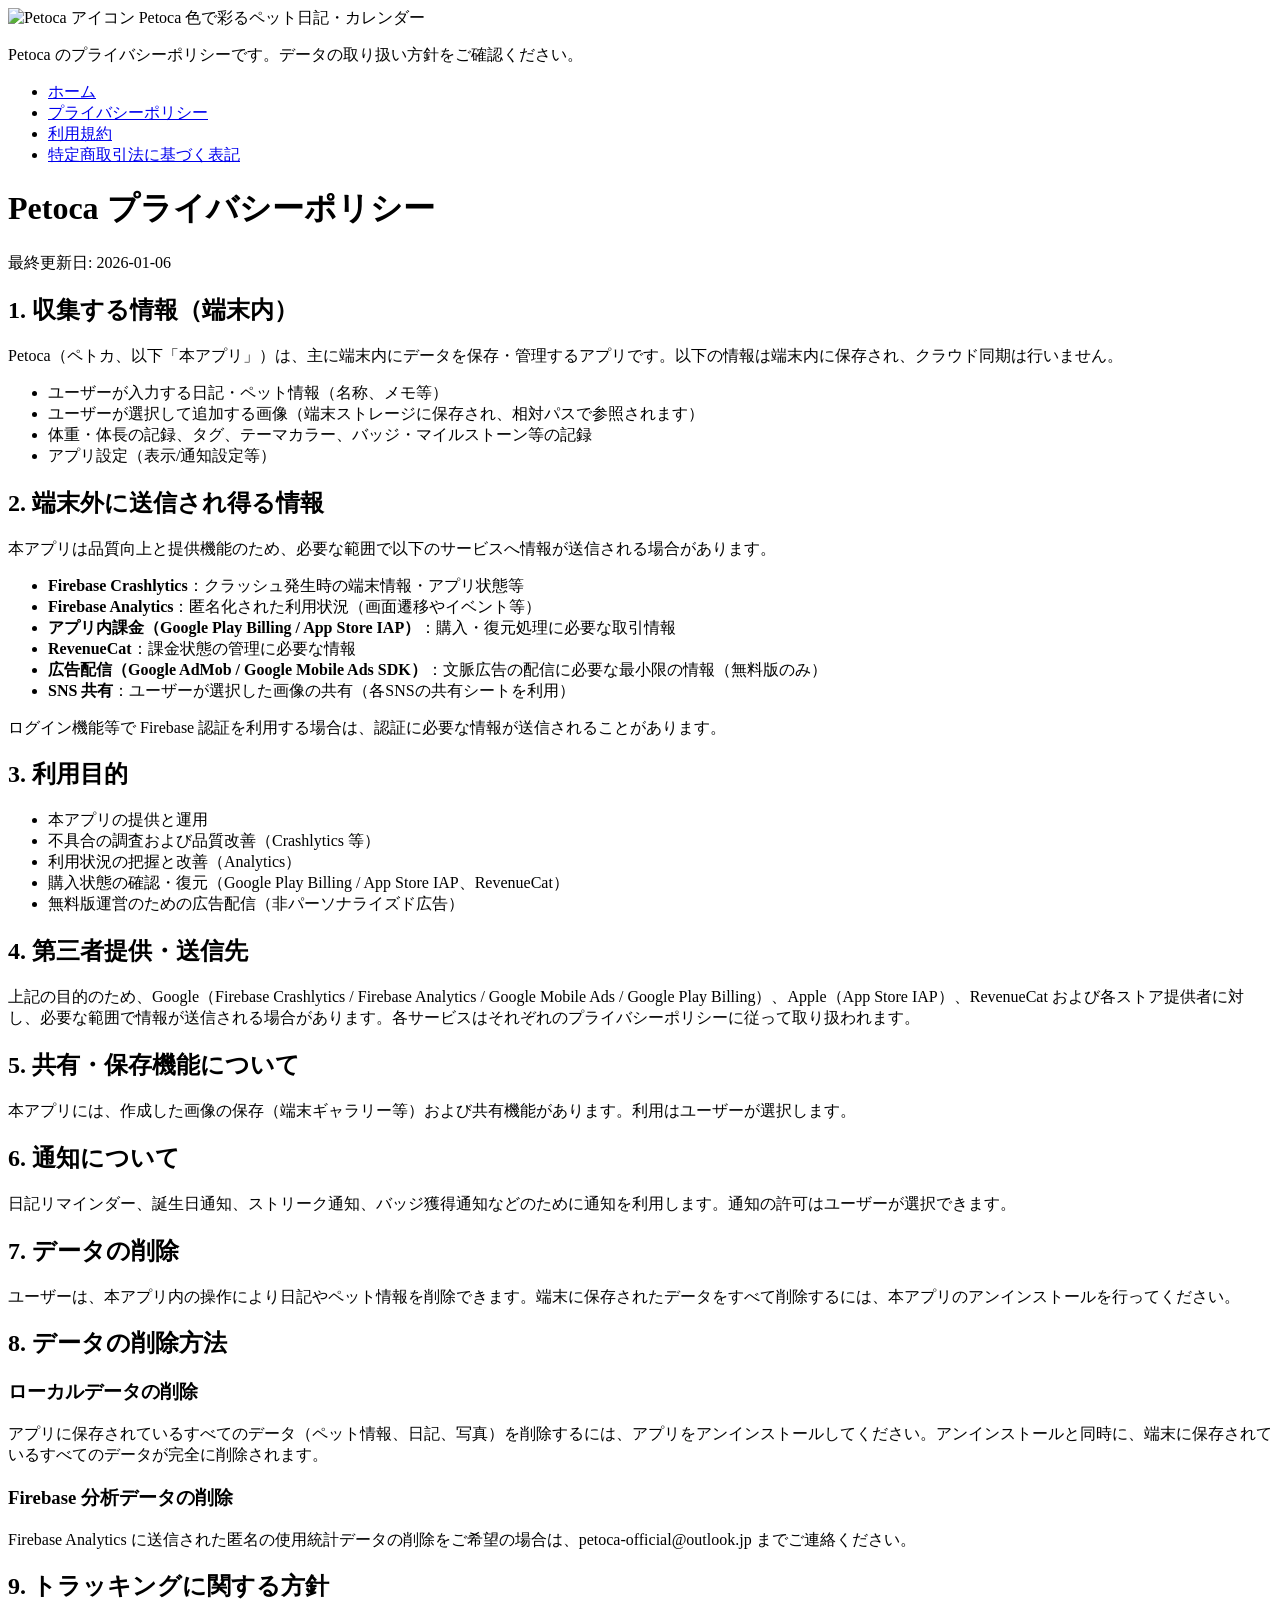
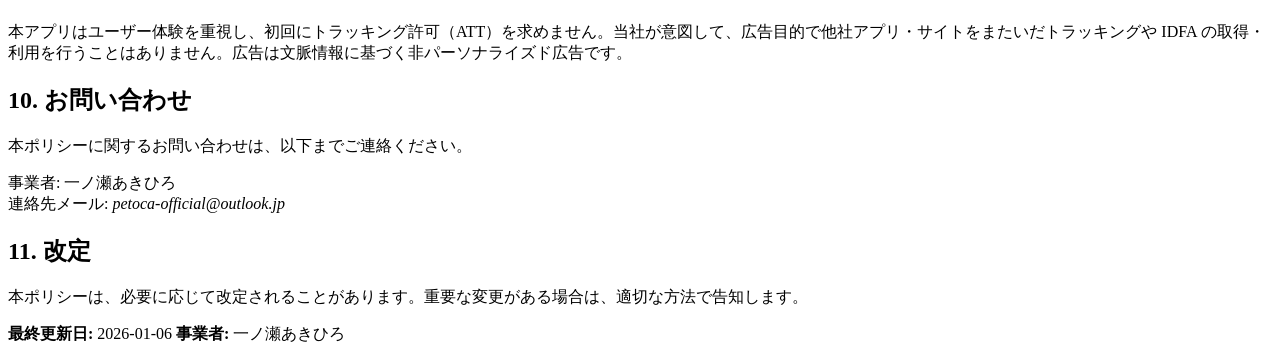
==== docs/privacy.html @ 5121564e "docs: align privacy and terms with current app features" ====
﻿<!doctype html>
<html lang="ja">

<head>
    <meta charset="utf-8" />
    <meta name="viewport" content="width=device-width,initial-scale=1" />
    <title>Petoca プライバシーポリシー</title>
    <link rel="stylesheet" href="./assets/style.css" />
</head>

<body>
    <div class="page">
        <header>
            <div class="brand">
                <img src="./assets/petoca-icon.png" alt="Petoca アイコン" />
                <span class="title">Petoca</span>
                <span class="subtitle">色で彩るペット日記・カレンダー</span>
            </div>
            <p class="lead">Petoca のプライバシーポリシーです。データの取り扱い方針をご確認ください。</p>
        </header>

        <nav>
            <ul>
                <li><a href="./index.html">ホーム</a></li>
                <li><a class="active" href="./privacy.html">プライバシーポリシー</a></li>
                <li><a href="./terms.html">利用規約</a></li>
                <li><a href="./tokusho.html">特定商取引法に基づく表記</a></li>
            </ul>
        </nav>

        <main>
            <h1>Petoca プライバシーポリシー</h1>
            <p class="lead">最終更新日: 2026-01-06</p>

            <section>
                <h2>1. 収集する情報（端末内）</h2>
                <p>Petoca（ペトカ、以下「本アプリ」）は、主に端末内にデータを保存・管理するアプリです。以下の情報は端末内に保存され、クラウド同期は行いません。</p>
                <ul>
                    <li>ユーザーが入力する日記・ペット情報（名称、メモ等）</li>
                    <li>ユーザーが選択して追加する画像（端末ストレージに保存され、相対パスで参照されます）</li>
                    <li>体重・体長の記録、タグ、テーマカラー、バッジ・マイルストーン等の記録</li>
                    <li>アプリ設定（表示/通知設定等）</li>
                </ul>
            </section>

            <section>
                <h2>2. 端末外に送信され得る情報</h2>
                <p>本アプリは品質向上と提供機能のため、必要な範囲で以下のサービスへ情報が送信される場合があります。</p>
                <ul>
                    <li><strong>Firebase Crashlytics</strong>：クラッシュ発生時の端末情報・アプリ状態等</li>
                    <li><strong>Firebase Analytics</strong>：匿名化された利用状況（画面遷移やイベント等）</li>
                    <li><strong>アプリ内課金（Google Play Billing / App Store IAP）</strong>：購入・復元処理に必要な取引情報</li>
                    <li><strong>RevenueCat</strong>：課金状態の管理に必要な情報</li>
                    <li><strong>広告配信（Google AdMob / Google Mobile Ads SDK）</strong>：文脈広告の配信に必要な最小限の情報（無料版のみ）</li>
                    <li><strong>SNS 共有</strong>：ユーザーが選択した画像の共有（各SNSの共有シートを利用）</li>
                </ul>
                <p>ログイン機能等で Firebase 認証を利用する場合は、認証に必要な情報が送信されることがあります。</p>
            </section>

            <section>
                <h2>3. 利用目的</h2>
                <ul>
                    <li>本アプリの提供と運用</li>
                    <li>不具合の調査および品質改善（Crashlytics 等）</li>
                    <li>利用状況の把握と改善（Analytics）</li>
                    <li>購入状態の確認・復元（Google Play Billing / App Store IAP、RevenueCat）</li>
                    <li>無料版運営のための広告配信（非パーソナライズド広告）</li>
                </ul>
            </section>

            <section>
                <h2>4. 第三者提供・送信先</h2>
                <p>上記の目的のため、Google（Firebase Crashlytics / Firebase Analytics / Google Mobile Ads / Google Play Billing）、Apple（App Store IAP）、RevenueCat および各ストア提供者に対し、必要な範囲で情報が送信される場合があります。各サービスはそれぞれのプライバシーポリシーに従って取り扱われます。</p>
            </section>

            <section>
                <h2>5. 共有・保存機能について</h2>
                <p>本アプリには、作成した画像の保存（端末ギャラリー等）および共有機能があります。利用はユーザーが選択します。</p>
            </section>

            <section>
                <h2>6. 通知について</h2>
                <p>日記リマインダー、誕生日通知、ストリーク通知、バッジ獲得通知などのために通知を利用します。通知の許可はユーザーが選択できます。</p>
            </section>

            <section>
                <h2>7. データの削除</h2>
                <p>ユーザーは、本アプリ内の操作により日記やペット情報を削除できます。端末に保存されたデータをすべて削除するには、本アプリのアンインストールを行ってください。</p>
            </section>

            <section>
                <h2>8. データの削除方法</h2>
                <h3>ローカルデータの削除</h3>
                <p>アプリに保存されているすべてのデータ（ペット情報、日記、写真）を削除するには、アプリをアンインストールしてください。アンインストールと同時に、端末に保存されているすべてのデータが完全に削除されます。</p>
                <h3>Firebase 分析データの削除</h3>
                <p>Firebase Analytics に送信された匿名の使用統計データの削除をご希望の場合は、petoca-official@outlook.jp までご連絡ください。</p>
            </section>

            <section>
                <h2>9. トラッキングに関する方針</h2>
                <p>本アプリはユーザー体験を重視し、初回にトラッキング許可（ATT）を求めません。当社が意図して、広告目的で他社アプリ・サイトをまたいだトラッキングや IDFA の取得・利用を行うことはありません。広告は文脈情報に基づく非パーソナライズド広告です。</p>
            </section>

            <section>
                <h2>10. お問い合わせ</h2>
                <p>本ポリシーに関するお問い合わせは、以下までご連絡ください。</p>
                <p>
                    事業者: 一ノ瀬あきひろ<br />
                    連絡先メール: <em>petoca-official@outlook.jp</em>
                </p>
            </section>

            <section>
                <h2>11. 改定</h2>
                <p>本ポリシーは、必要に応じて改定されることがあります。重要な変更がある場合は、適切な方法で告知します。</p>
            </section>
        </main>

        <footer>
            <div class="meta">
                <span><strong>最終更新日:</strong> 2026-01-06</span>
                <span><strong>事業者:</strong> 一ノ瀬あきひろ</span>
            </div>
        </footer>
    </div>
</body>

</html>
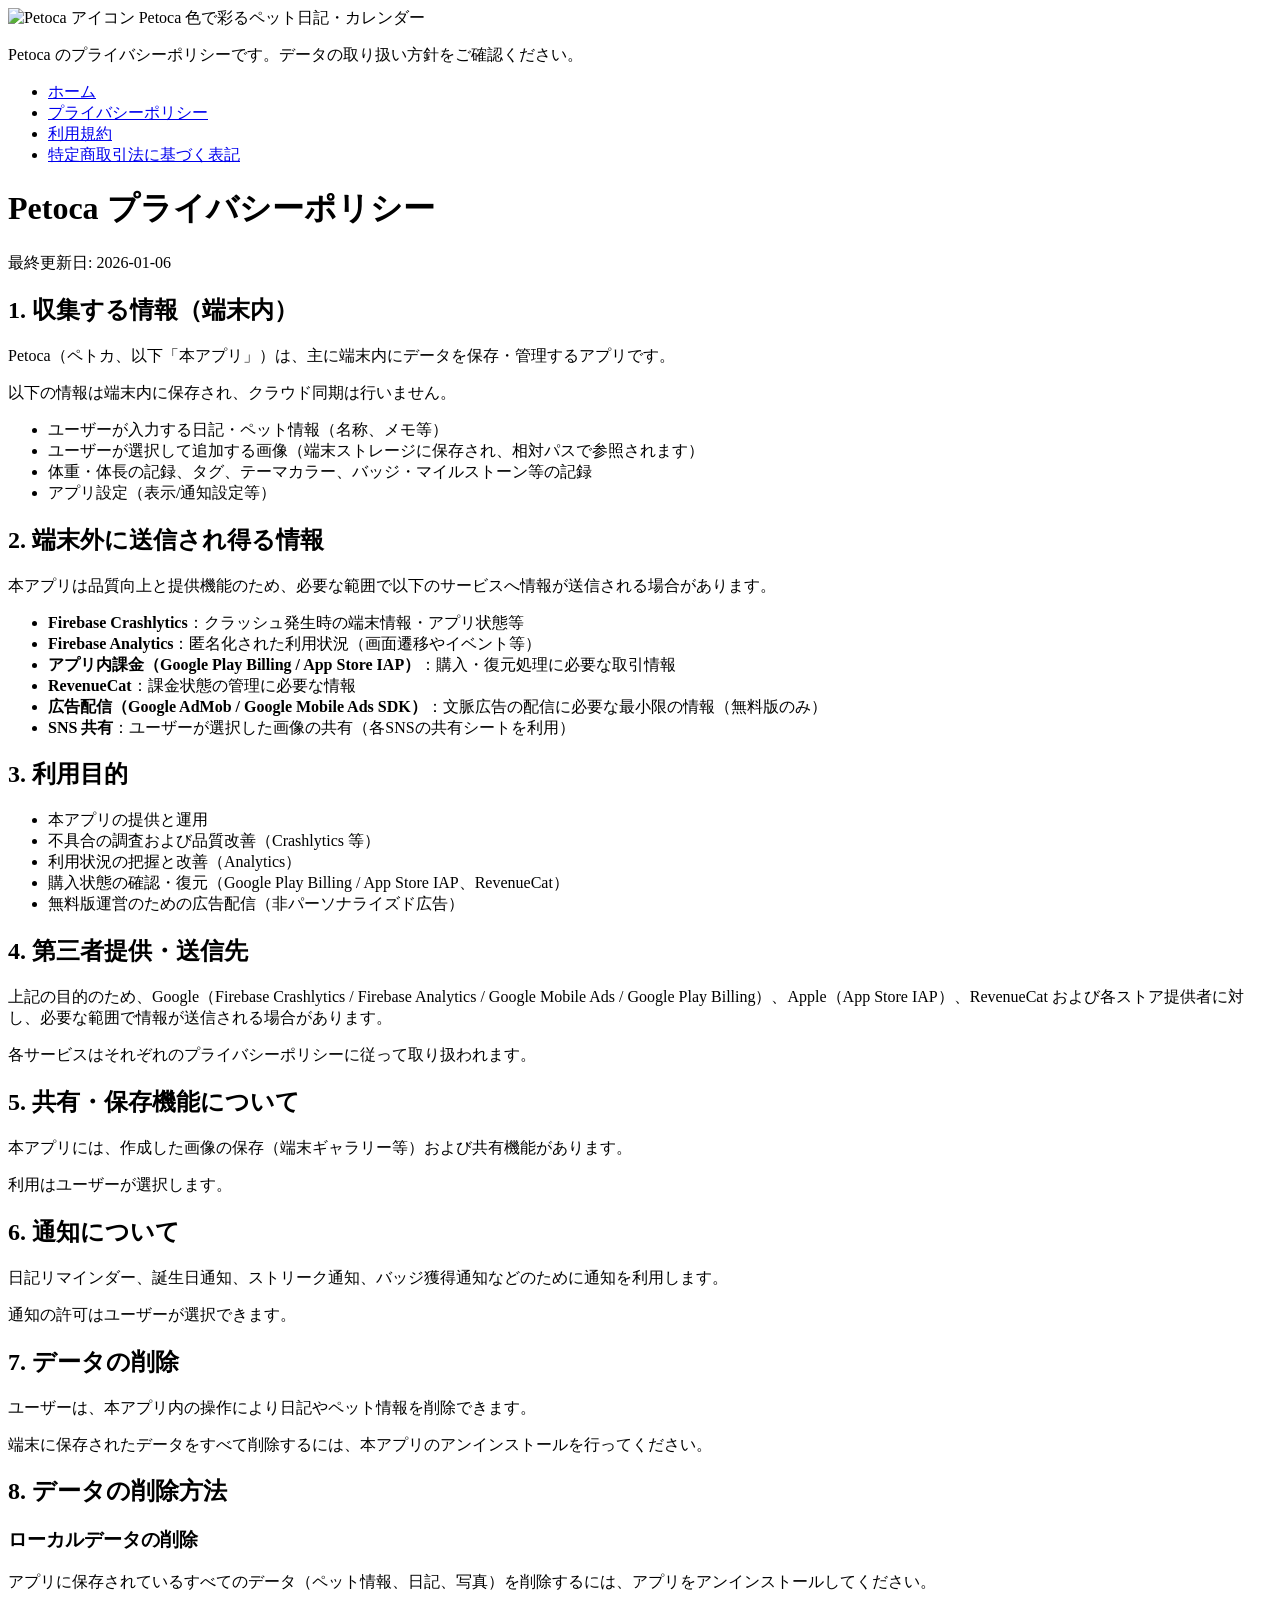
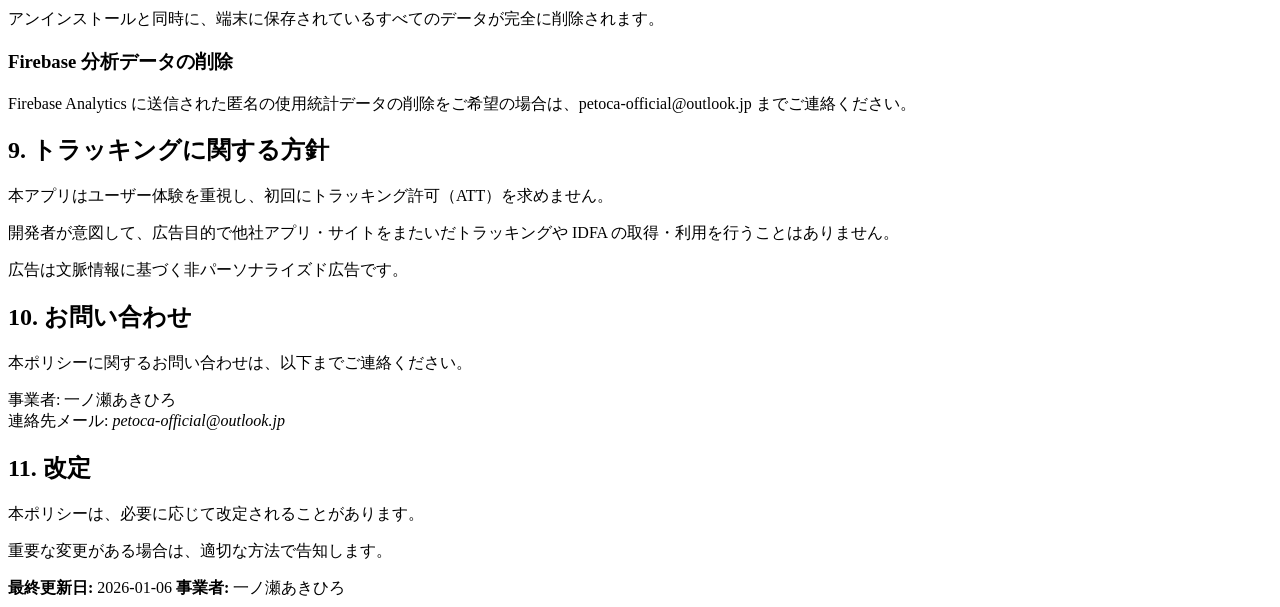
==== commit 982efcbf: "docs: refine legal text and update contact details" ====
--- a/docs/privacy.html
+++ b/docs/privacy.html
@@ -34,7 +34,8 @@
 
             <section>
                 <h2>1. 収集する情報（端末内）</h2>
-                <p>Petoca（ペトカ、以下「本アプリ」）は、主に端末内にデータを保存・管理するアプリです。以下の情報は端末内に保存され、クラウド同期は行いません。</p>
+                <p>Petoca（ペトカ、以下「本アプリ」）は、主に端末内にデータを保存・管理するアプリです。</p>
+                <p>以下の情報は端末内に保存され、クラウド同期は行いません。</p>
                 <ul>
                     <li>ユーザーが入力する日記・ペット情報（名称、メモ等）</li>
                     <li>ユーザーが選択して追加する画像（端末ストレージに保存され、相対パスで参照されます）</li>
@@ -54,7 +55,6 @@
                     <li><strong>広告配信（Google AdMob / Google Mobile Ads SDK）</strong>：文脈広告の配信に必要な最小限の情報（無料版のみ）</li>
                     <li><strong>SNS 共有</strong>：ユーザーが選択した画像の共有（各SNSの共有シートを利用）</li>
                 </ul>
-                <p>ログイン機能等で Firebase 認証を利用する場合は、認証に必要な情報が送信されることがあります。</p>
             </section>
 
             <section>
@@ -70,35 +70,42 @@
 
             <section>
                 <h2>4. 第三者提供・送信先</h2>
-                <p>上記の目的のため、Google（Firebase Crashlytics / Firebase Analytics / Google Mobile Ads / Google Play Billing）、Apple（App Store IAP）、RevenueCat および各ストア提供者に対し、必要な範囲で情報が送信される場合があります。各サービスはそれぞれのプライバシーポリシーに従って取り扱われます。</p>
+                <p>上記の目的のため、Google（Firebase Crashlytics / Firebase Analytics / Google Mobile Ads / Google Play Billing）、Apple（App Store IAP）、RevenueCat および各ストア提供者に対し、必要な範囲で情報が送信される場合があります。</p>
+                <p>各サービスはそれぞれのプライバシーポリシーに従って取り扱われます。</p>
             </section>
 
             <section>
                 <h2>5. 共有・保存機能について</h2>
-                <p>本アプリには、作成した画像の保存（端末ギャラリー等）および共有機能があります。利用はユーザーが選択します。</p>
+                <p>本アプリには、作成した画像の保存（端末ギャラリー等）および共有機能があります。</p>
+                <p>利用はユーザーが選択します。</p>
             </section>
 
             <section>
                 <h2>6. 通知について</h2>
-                <p>日記リマインダー、誕生日通知、ストリーク通知、バッジ獲得通知などのために通知を利用します。通知の許可はユーザーが選択できます。</p>
+                <p>日記リマインダー、誕生日通知、ストリーク通知、バッジ獲得通知などのために通知を利用します。</p>
+                <p>通知の許可はユーザーが選択できます。</p>
             </section>
 
             <section>
                 <h2>7. データの削除</h2>
-                <p>ユーザーは、本アプリ内の操作により日記やペット情報を削除できます。端末に保存されたデータをすべて削除するには、本アプリのアンインストールを行ってください。</p>
+                <p>ユーザーは、本アプリ内の操作により日記やペット情報を削除できます。</p>
+                <p>端末に保存されたデータをすべて削除するには、本アプリのアンインストールを行ってください。</p>
             </section>
 
             <section>
                 <h2>8. データの削除方法</h2>
                 <h3>ローカルデータの削除</h3>
-                <p>アプリに保存されているすべてのデータ（ペット情報、日記、写真）を削除するには、アプリをアンインストールしてください。アンインストールと同時に、端末に保存されているすべてのデータが完全に削除されます。</p>
+                <p>アプリに保存されているすべてのデータ（ペット情報、日記、写真）を削除するには、アプリをアンインストールしてください。</p>
+                <p>アンインストールと同時に、端末に保存されているすべてのデータが完全に削除されます。</p>
                 <h3>Firebase 分析データの削除</h3>
                 <p>Firebase Analytics に送信された匿名の使用統計データの削除をご希望の場合は、petoca-official@outlook.jp までご連絡ください。</p>
             </section>
 
             <section>
                 <h2>9. トラッキングに関する方針</h2>
-                <p>本アプリはユーザー体験を重視し、初回にトラッキング許可（ATT）を求めません。当社が意図して、広告目的で他社アプリ・サイトをまたいだトラッキングや IDFA の取得・利用を行うことはありません。広告は文脈情報に基づく非パーソナライズド広告です。</p>
+                <p>本アプリはユーザー体験を重視し、初回にトラッキング許可（ATT）を求めません。</p>
+                <p>開発者が意図して、広告目的で他社アプリ・サイトをまたいだトラッキングや IDFA の取得・利用を行うことはありません。</p>
+                <p>広告は文脈情報に基づく非パーソナライズド広告です。</p>
             </section>
 
             <section>
@@ -112,7 +119,8 @@
 
             <section>
                 <h2>11. 改定</h2>
-                <p>本ポリシーは、必要に応じて改定されることがあります。重要な変更がある場合は、適切な方法で告知します。</p>
+                <p>本ポリシーは、必要に応じて改定されることがあります。</p>
+                <p>重要な変更がある場合は、適切な方法で告知します。</p>
             </section>
         </main>
 
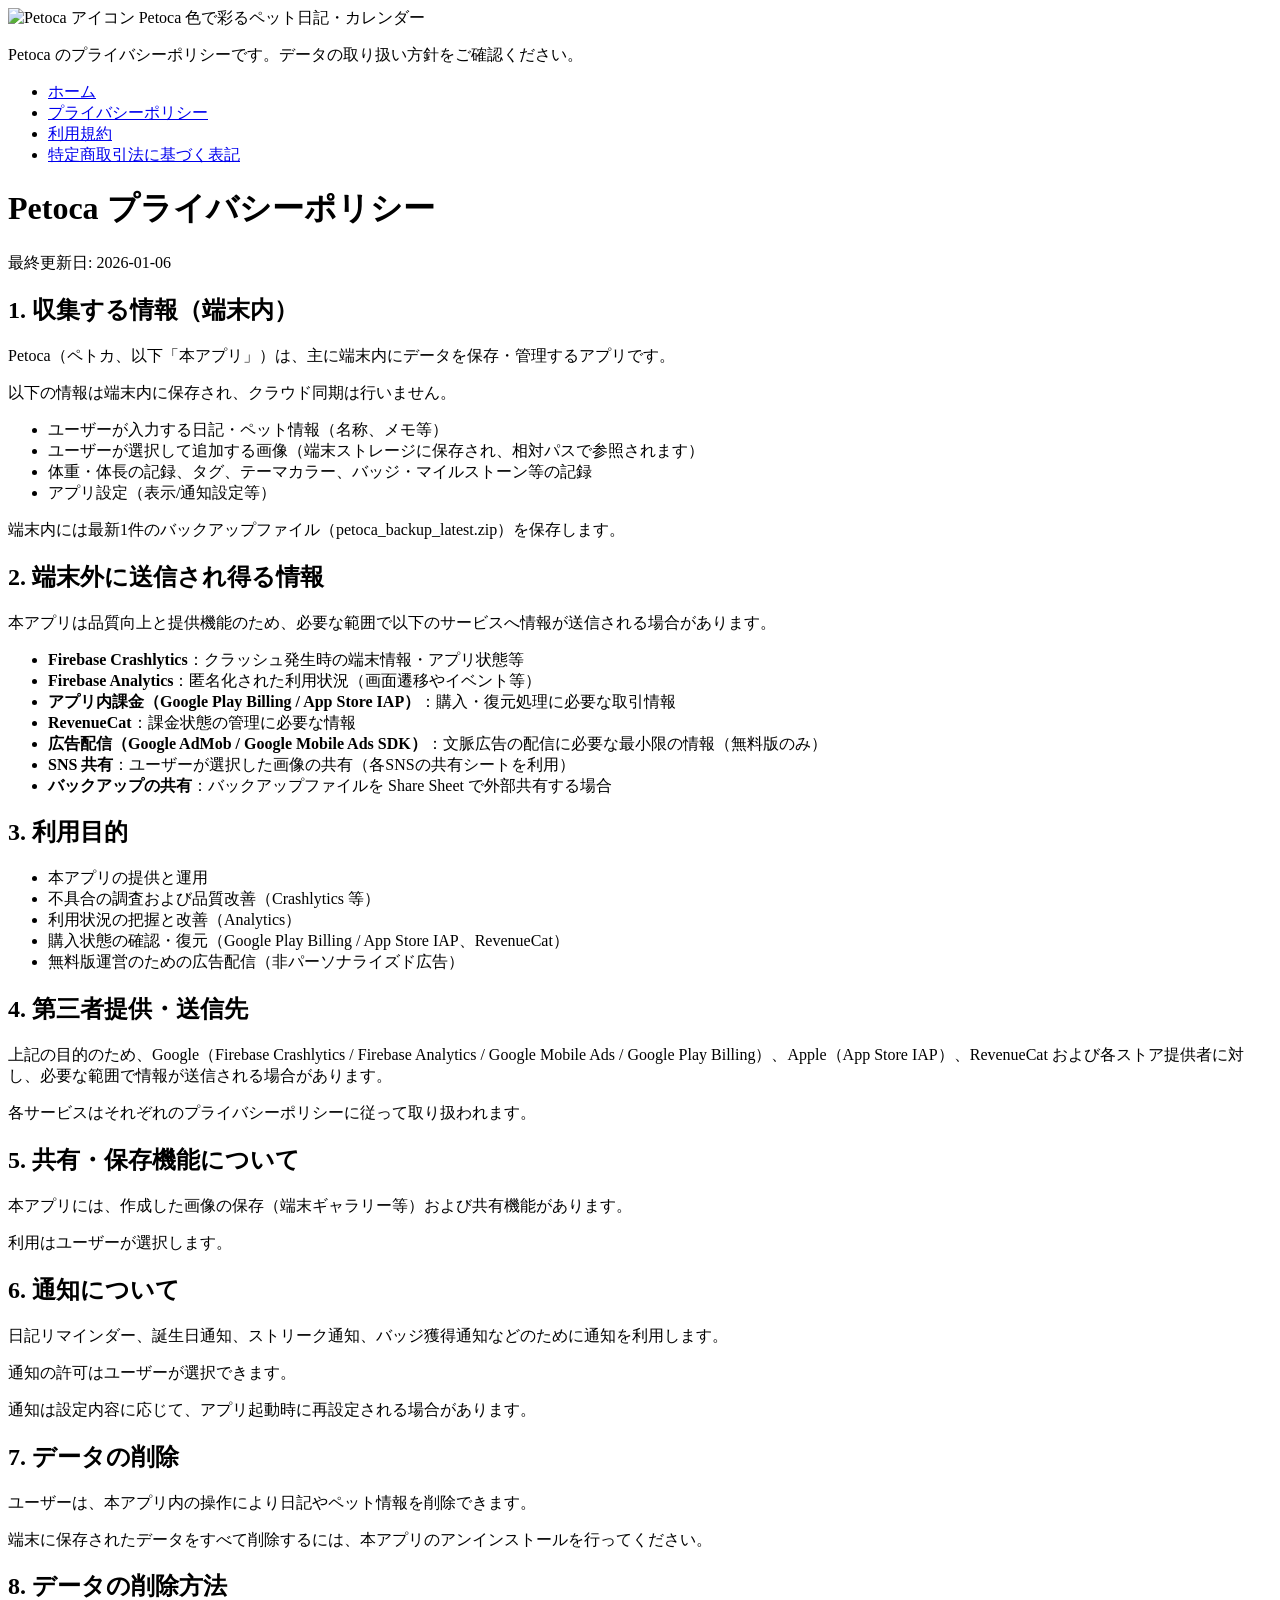
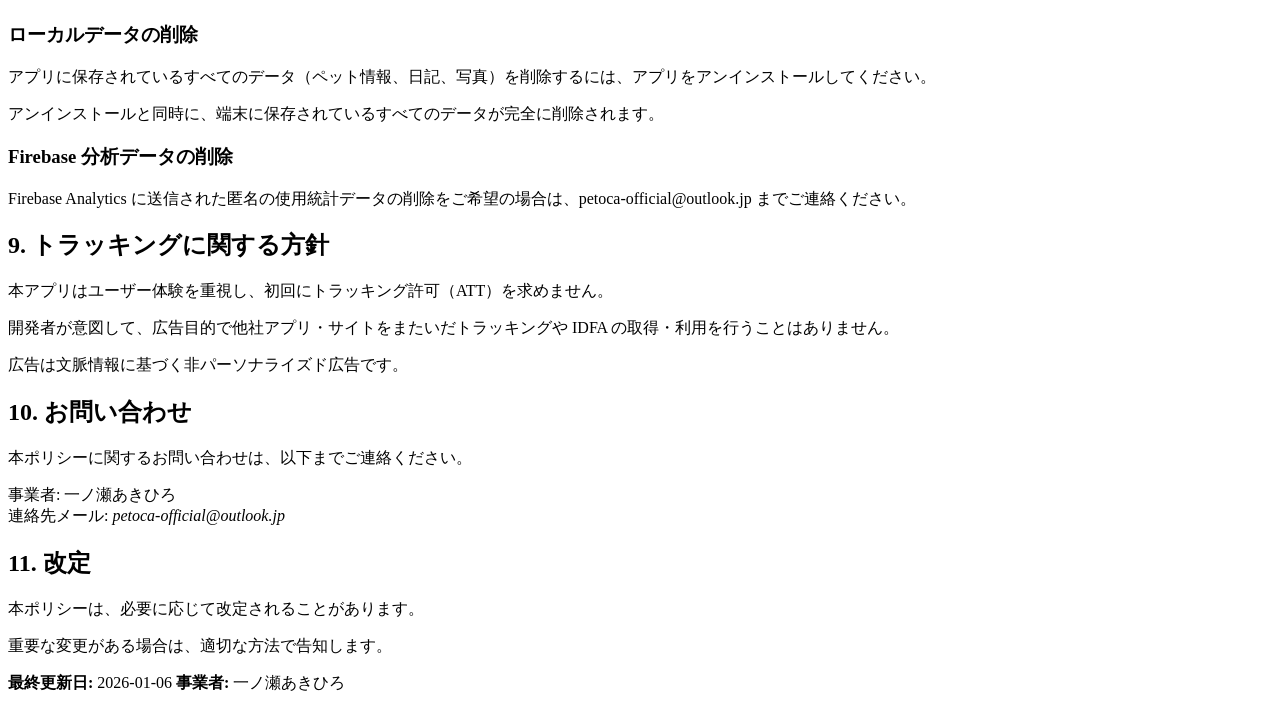
==== commit f35ff6ab: "docs: add backup/notification notes and platform pricing" ====
--- a/docs/privacy.html
+++ b/docs/privacy.html
@@ -42,6 +42,7 @@
                     <li>体重・体長の記録、タグ、テーマカラー、バッジ・マイルストーン等の記録</li>
                     <li>アプリ設定（表示/通知設定等）</li>
                 </ul>
+                <p>端末内には最新1件のバックアップファイル（petoca_backup_latest.zip）を保存します。</p>
             </section>
 
             <section>
@@ -54,6 +55,7 @@
                     <li><strong>RevenueCat</strong>：課金状態の管理に必要な情報</li>
                     <li><strong>広告配信（Google AdMob / Google Mobile Ads SDK）</strong>：文脈広告の配信に必要な最小限の情報（無料版のみ）</li>
                     <li><strong>SNS 共有</strong>：ユーザーが選択した画像の共有（各SNSの共有シートを利用）</li>
+                    <li><strong>バックアップの共有</strong>：バックアップファイルを Share Sheet で外部共有する場合</li>
                 </ul>
             </section>
 
@@ -84,6 +86,7 @@
                 <h2>6. 通知について</h2>
                 <p>日記リマインダー、誕生日通知、ストリーク通知、バッジ獲得通知などのために通知を利用します。</p>
                 <p>通知の許可はユーザーが選択できます。</p>
+                <p>通知は設定内容に応じて、アプリ起動時に再設定される場合があります。</p>
             </section>
 
             <section>
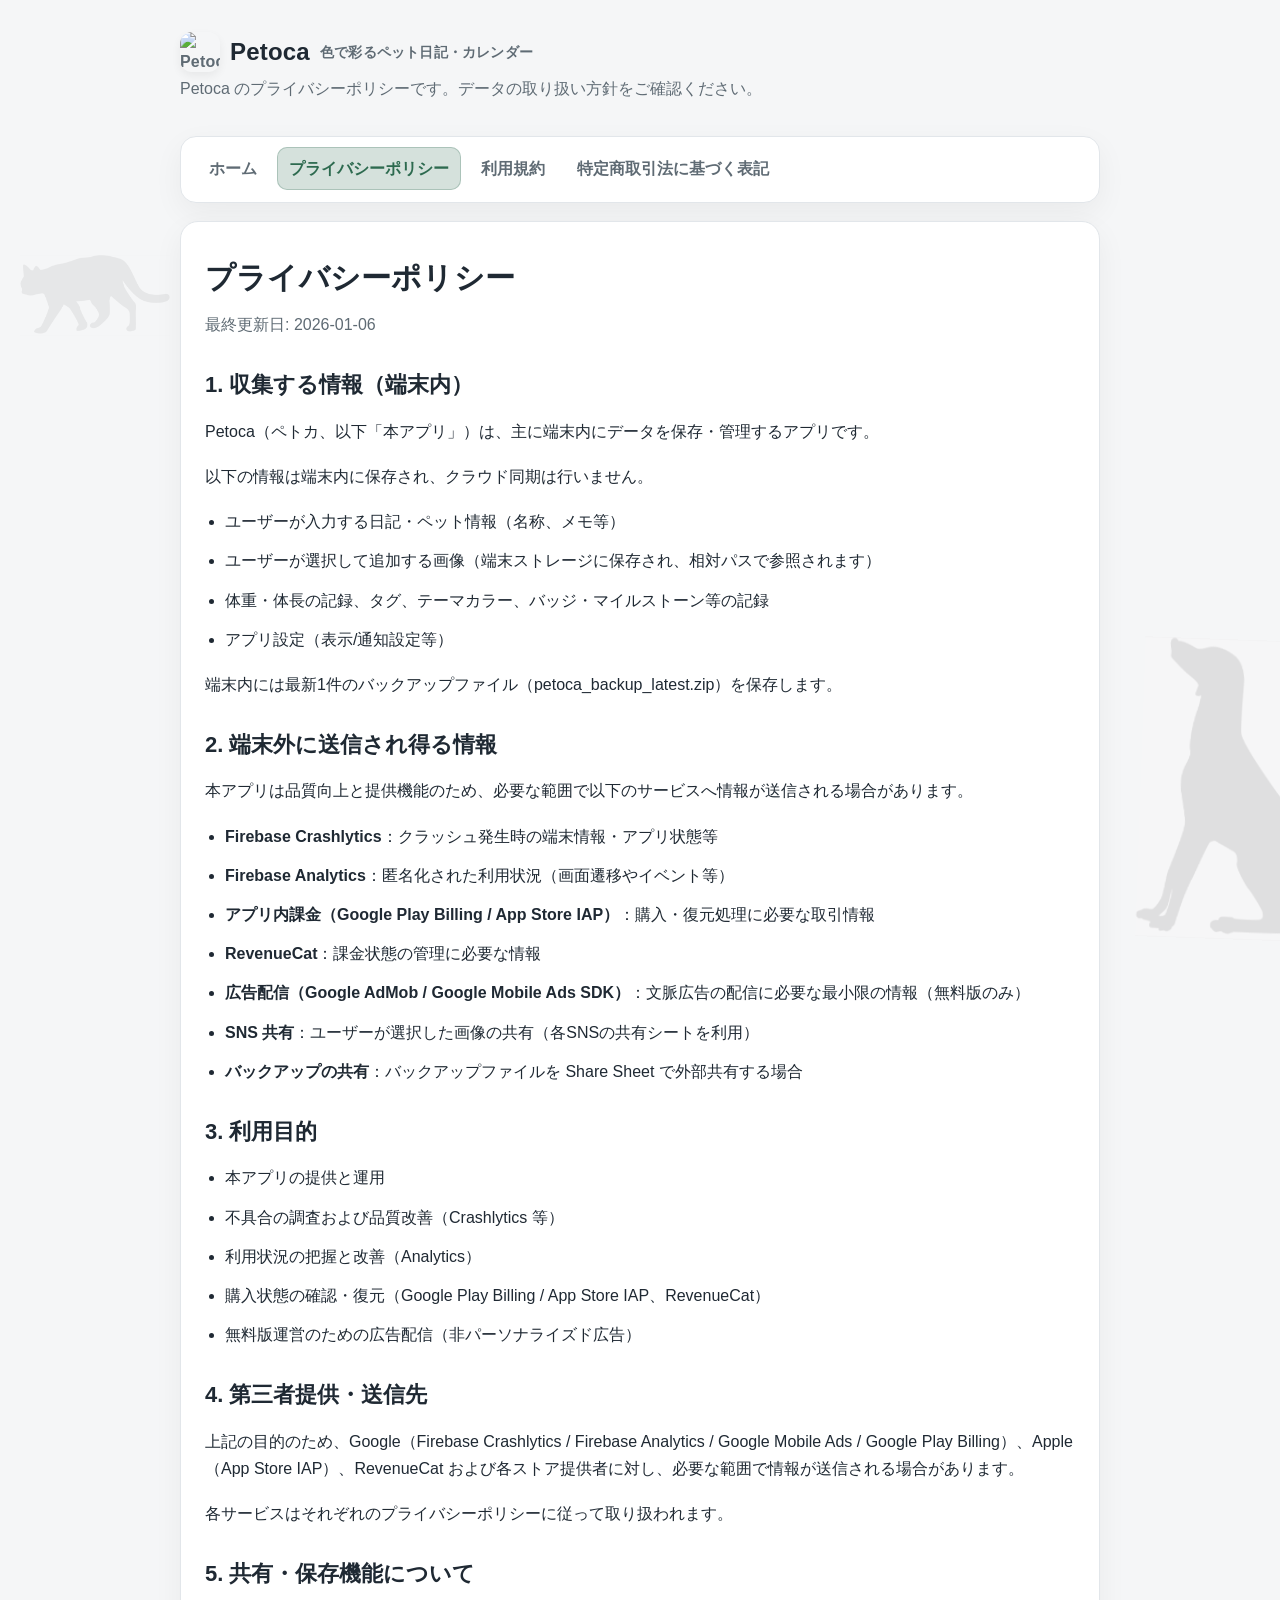
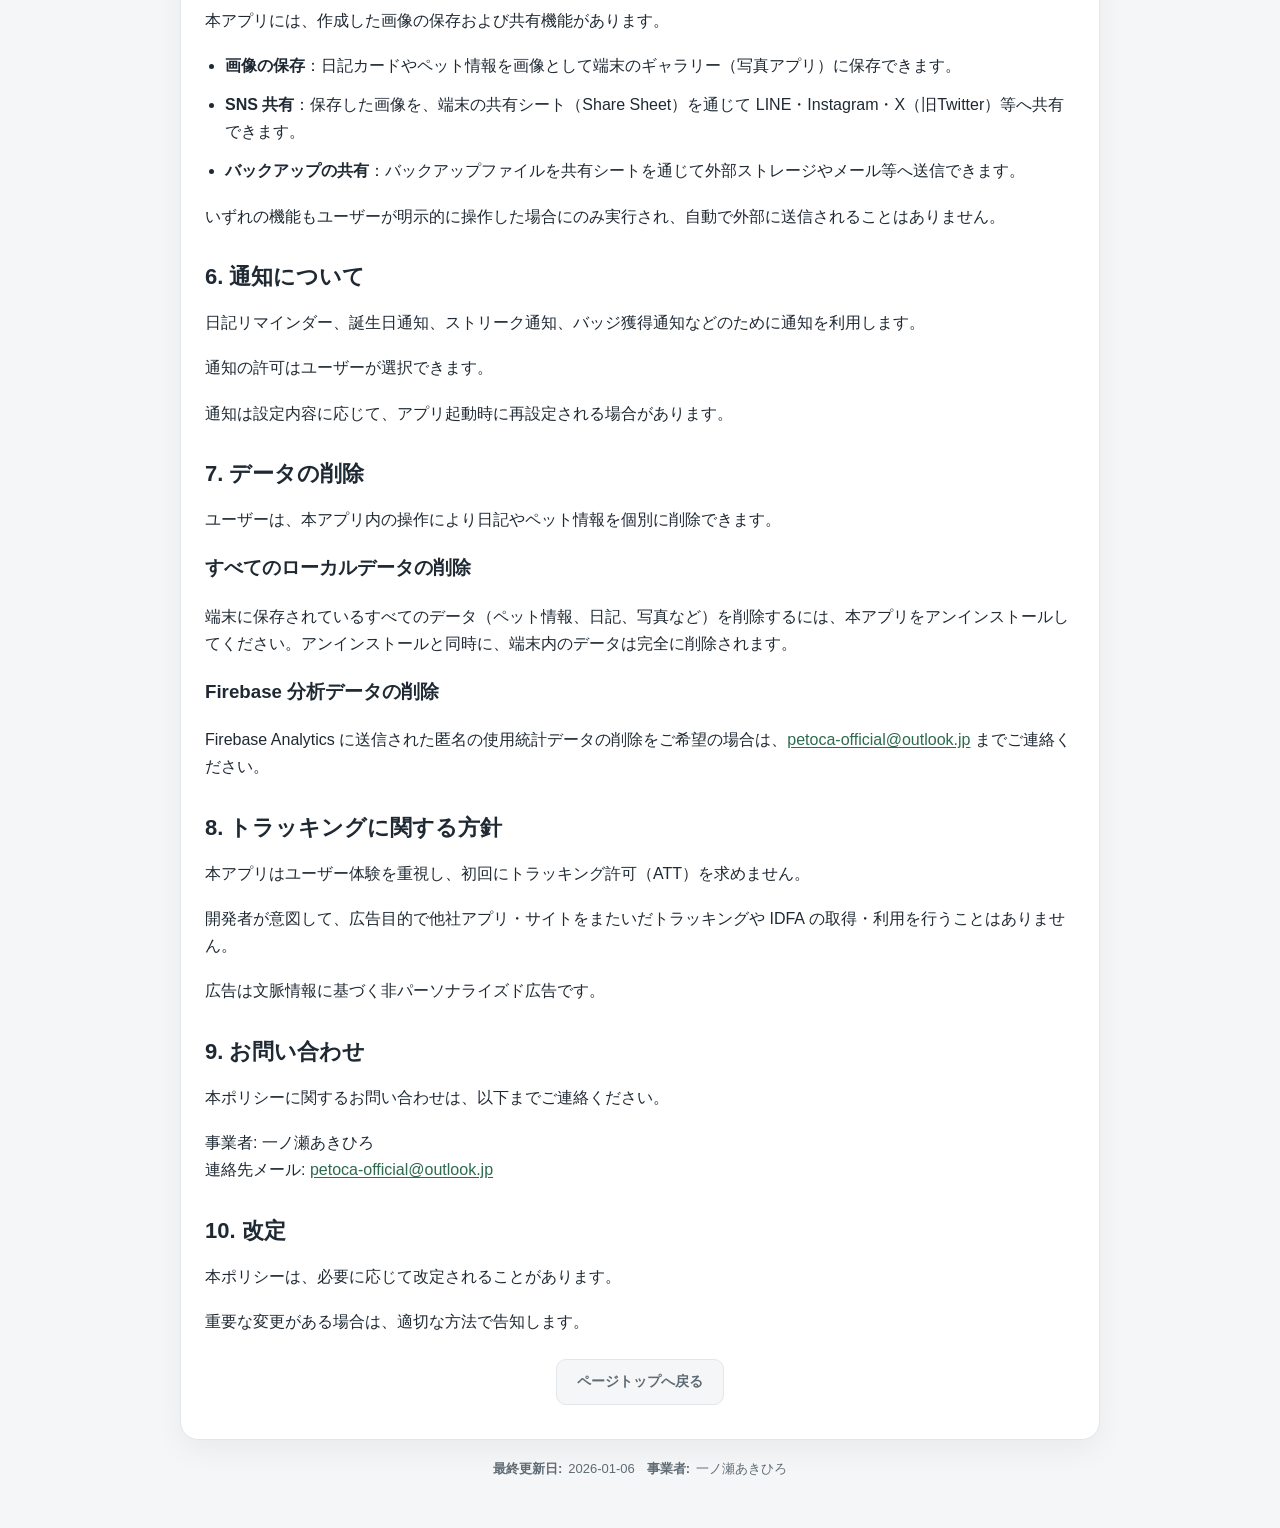
==== commit 7b589972: "docs: improve SEO, accessibility, and content quality - Add meta description, favicon, OGP tags to a" ====
--- a/docs/privacy.html
+++ b/docs/privacy.html
@@ -4,12 +4,19 @@
 <head>
     <meta charset="utf-8" />
     <meta name="viewport" content="width=device-width,initial-scale=1" />
-    <title>Petoca プライバシーポリシー</title>
+    <title>プライバシーポリシー | Petoca</title>
+    <meta name="description" content="Petoca（ペトカ）のプライバシーポリシーです。データの収集範囲・利用目的・第三者提供について説明しています。" />
+    <link rel="icon" href="./assets/petoca-icon.png" />
+    <meta property="og:title" content="プライバシーポリシー | Petoca" />
+    <meta property="og:description" content="Petoca（ペトカ）のプライバシーポリシーです。データの収集範囲・利用目的・第三者提供について説明しています。" />
+    <meta property="og:type" content="website" />
+    <meta property="og:image" content="https://ichinose-akihiro.github.io/petoca-legal/assets/petoca-icon.png" />
     <link rel="stylesheet" href="./assets/style.css" />
 </head>
 
 <body>
-    <div class="page">
+    <a class="skip-link" href="#main-content">本文へスキップ</a>
+    <div class="page" id="top">
         <header>
             <div class="brand">
                 <img src="./assets/petoca-icon.png" alt="Petoca アイコン" />
@@ -19,17 +26,17 @@
             <p class="lead">Petoca のプライバシーポリシーです。データの取り扱い方針をご確認ください。</p>
         </header>
 
-        <nav>
+        <nav aria-label="メインナビゲーション">
             <ul>
                 <li><a href="./index.html">ホーム</a></li>
-                <li><a class="active" href="./privacy.html">プライバシーポリシー</a></li>
+                <li><a class="active" aria-current="page" href="./privacy.html">プライバシーポリシー</a></li>
                 <li><a href="./terms.html">利用規約</a></li>
                 <li><a href="./tokusho.html">特定商取引法に基づく表記</a></li>
             </ul>
         </nav>
 
-        <main>
-            <h1>Petoca プライバシーポリシー</h1>
+        <main id="main-content">
+            <h1>プライバシーポリシー</h1>
             <p class="lead">最終更新日: 2026-01-06</p>
 
             <section>
@@ -78,8 +85,13 @@
 
             <section>
                 <h2>5. 共有・保存機能について</h2>
-                <p>本アプリには、作成した画像の保存（端末ギャラリー等）および共有機能があります。</p>
-                <p>利用はユーザーが選択します。</p>
+                <p>本アプリには、作成した画像の保存および共有機能があります。</p>
+                <ul>
+                    <li><strong>画像の保存</strong>：日記カードやペット情報を画像として端末のギャラリー（写真アプリ）に保存できます。</li>
+                    <li><strong>SNS 共有</strong>：保存した画像を、端末の共有シート（Share Sheet）を通じて LINE・Instagram・X（旧Twitter）等へ共有できます。</li>
+                    <li><strong>バックアップの共有</strong>：バックアップファイルを共有シートを通じて外部ストレージやメール等へ送信できます。</li>
+                </ul>
+                <p>いずれの機能もユーザーが明示的に操作した場合にのみ実行され、自動で外部に送信されることはありません。</p>
             </section>
 
             <section>
@@ -91,40 +103,36 @@
 
             <section>
                 <h2>7. データの削除</h2>
-                <p>ユーザーは、本アプリ内の操作により日記やペット情報を削除できます。</p>
-                <p>端末に保存されたデータをすべて削除するには、本アプリのアンインストールを行ってください。</p>
+                <p>ユーザーは、本アプリ内の操作により日記やペット情報を個別に削除できます。</p>
+                <h3>すべてのローカルデータの削除</h3>
+                <p>端末に保存されているすべてのデータ（ペット情報、日記、写真など）を削除するには、本アプリをアンインストールしてください。アンインストールと同時に、端末内のデータは完全に削除されます。</p>
+                <h3>Firebase 分析データの削除</h3>
+                <p>Firebase Analytics に送信された匿名の使用統計データの削除をご希望の場合は、<a href="mailto:petoca-official@outlook.jp">petoca-official@outlook.jp</a> までご連絡ください。</p>
             </section>
 
             <section>
-                <h2>8. データの削除方法</h2>
-                <h3>ローカルデータの削除</h3>
-                <p>アプリに保存されているすべてのデータ（ペット情報、日記、写真）を削除するには、アプリをアンインストールしてください。</p>
-                <p>アンインストールと同時に、端末に保存されているすべてのデータが完全に削除されます。</p>
-                <h3>Firebase 分析データの削除</h3>
-                <p>Firebase Analytics に送信された匿名の使用統計データの削除をご希望の場合は、petoca-official@outlook.jp までご連絡ください。</p>
-            </section>
-
-            <section>
-                <h2>9. トラッキングに関する方針</h2>
+                <h2>8. トラッキングに関する方針</h2>
                 <p>本アプリはユーザー体験を重視し、初回にトラッキング許可（ATT）を求めません。</p>
                 <p>開発者が意図して、広告目的で他社アプリ・サイトをまたいだトラッキングや IDFA の取得・利用を行うことはありません。</p>
                 <p>広告は文脈情報に基づく非パーソナライズド広告です。</p>
             </section>
 
             <section>
-                <h2>10. お問い合わせ</h2>
+                <h2>9. お問い合わせ</h2>
                 <p>本ポリシーに関するお問い合わせは、以下までご連絡ください。</p>
                 <p>
                     事業者: 一ノ瀬あきひろ<br />
-                    連絡先メール: <em>petoca-official@outlook.jp</em>
+                    連絡先メール: <a href="mailto:petoca-official@outlook.jp">petoca-official@outlook.jp</a>
                 </p>
             </section>
 
             <section>
-                <h2>11. 改定</h2>
+                <h2>10. 改定</h2>
                 <p>本ポリシーは、必要に応じて改定されることがあります。</p>
                 <p>重要な変更がある場合は、適切な方法で告知します。</p>
             </section>
+
+            <a class="back-to-top" href="#top">ページトップへ戻る</a>
         </main>
 
         <footer>
--- a/docs/assets/style.css
+++ b/docs/assets/style.css
@@ -0,0 +1,358 @@
+﻿/* Shared styling for Petoca legal pages */
+:root {
+    --bg: #f5f6f7;
+    --card: #ffffff;
+    --text: #1f2933;
+    --muted: #5f6b74;
+    --accent: #2d6a4f;
+    --border: #e2e6ea;
+    --shadow: 0 10px 30px rgba(0, 0, 0, 0.05);
+    --card-gradient-start: rgba(255, 255, 255, 0.92);
+    --card-gradient-end: rgba(255, 255, 255, 0.98);
+    --hover-bg: rgba(45, 106, 79, 0.08);
+    --hover-bg-strong: rgba(45, 106, 79, 0.2);
+    --hover-ring: rgba(45, 106, 79, 0.25);
+    --focus-ring: rgba(45, 106, 79, 0.45);
+    --radius: 16px;
+    color-scheme: light;
+}
+
+@media (prefers-color-scheme: dark) {
+    :root {
+        --bg: #0f1418;
+        --card: #1c252c;
+        --text: #e7ecf0;
+        --muted: #9aa7b3;
+        --accent: #7cd1a9;
+        --border: #28323b;
+        --shadow: 0 10px 30px rgba(0, 0, 0, 0.35);
+        --card-gradient-start: var(--card);
+        --card-gradient-end: var(--card);
+        --hover-bg: rgba(124, 209, 169, 0.1);
+        --hover-bg-strong: rgba(124, 209, 169, 0.2);
+        --hover-ring: rgba(124, 209, 169, 0.25);
+        --focus-ring: rgba(124, 209, 169, 0.45);
+        --radius: 16px;
+        color-scheme: dark;
+    }
+}
+
+* {
+    box-sizing: border-box;
+}
+
+body {
+    margin: 0;
+    min-height: 100vh;
+    background: var(--bg);
+    color: var(--text);
+    font-family: "Segoe UI", "Helvetica Neue", Arial, "Noto Sans JP", "Hiragino Sans", "Yu Gothic", sans-serif;
+    line-height: 1.7;
+    -webkit-font-smoothing: antialiased;
+    position: relative;
+}
+
+.page {
+    max-width: 960px;
+    margin: 0 auto;
+    padding: 32px 20px 48px;
+    position: relative;
+    z-index: 1;
+}
+
+.page::before,
+.page::after {
+    content: "";
+    position: fixed;
+    width: 260px;
+    height: 260px;
+    pointer-events: none;
+    z-index: 0;
+    opacity: 0.14;
+    background-repeat: no-repeat;
+    background-position: center;
+    background-size: contain;
+}
+
+.page::before {
+    left: 20px;
+    top: 220px;
+    width: 150px;
+    height: 150px;
+    opacity: 0.06;
+    background-image: url("./cat.jpg");
+}
+
+.page::after {
+    right: -120px;
+    bottom: -40px;
+    width: 300px;
+    height: 300px;
+    opacity: 0.09;
+    transform: rotate(2deg);
+    background-image: url("./dog.jpg");
+}
+
+@media (max-width: 900px) {
+    .page::before,
+    .page::after {
+        display: none;
+    }
+}
+
+header {
+    display: flex;
+    flex-direction: column;
+    gap: 6px;
+    margin-bottom: 18px;
+    color: var(--muted);
+}
+
+.brand {
+    display: flex;
+    align-items: center;
+    gap: 10px;
+    font-weight: 700;
+    letter-spacing: 0.2px;
+}
+
+.brand img {
+    width: 40px;
+    height: 40px;
+    border-radius: 12px;
+    object-fit: cover;
+    box-shadow: 0 4px 10px rgba(0, 0, 0, 0.06);
+    flex-shrink: 0;
+}
+
+.brand .title {
+    color: var(--text);
+    font-size: 24px;
+}
+
+.brand .subtitle {
+    font-size: 14px;
+    color: var(--muted);
+}
+
+nav {
+    background: var(--card);
+    border: 1px solid var(--border);
+    border-radius: var(--radius);
+    box-shadow: var(--shadow);
+    padding: 10px 14px;
+    margin-bottom: 18px;
+    overflow-x: auto;
+    -webkit-overflow-scrolling: touch;
+    scrollbar-width: thin;
+}
+
+nav ul {
+    list-style: none;
+    display: flex;
+    flex-wrap: nowrap;
+    gap: 8px;
+    margin: 0;
+    padding: 0 2px 2px;
+    white-space: nowrap;
+}
+
+nav a {
+    display: inline-flex;
+    align-items: center;
+    gap: 6px;
+    padding: 8px 12px;
+    border-radius: 10px;
+    color: var(--muted);
+    text-decoration: none;
+    font-weight: 600;
+    transition: background 0.2s ease, color 0.2s ease;
+}
+
+nav a:hover {
+    background: var(--hover-bg);
+    color: var(--text);
+}
+
+nav a.active {
+    background: var(--hover-bg-strong);
+    color: var(--accent);
+    box-shadow: inset 0 0 0 1px var(--hover-ring);
+}
+
+nav a:focus-visible,
+.info-card:focus-visible {
+    outline: 2px solid var(--focus-ring);
+    outline-offset: 2px;
+}
+
+.info-card:focus-visible {
+    transform: translateY(-2px);
+    box-shadow: 0 14px 34px rgba(0, 0, 0, 0.08);
+}
+
+main {
+    background: var(--card);
+    border: 1px solid var(--border);
+    border-radius: calc(var(--radius) + 2px);
+    box-shadow: var(--shadow);
+    padding: 30px 24px 34px;
+}
+
+main h1 {
+    margin: 0 0 12px;
+    font-size: clamp(24px, 4vw, 30px);
+    letter-spacing: 0.2px;
+}
+
+main h2 {
+    margin: 28px 0 14px;
+    font-size: clamp(18px, 3vw, 22px);
+    color: var(--text);
+}
+
+main p {
+    margin: 0 0 18px;
+    color: var(--text);
+}
+
+main ul {
+    padding-left: 20px;
+    margin: 0 0 18px;
+    display: grid;
+    gap: 12px;
+}
+
+main li {
+    color: var(--text);
+}
+
+.lead {
+    color: var(--muted);
+    margin-top: -4px;
+}
+
+.card-grid {
+    display: grid;
+    grid-template-columns: repeat(auto-fit, minmax(220px, 1fr));
+    gap: 16px;
+    margin-top: 16px;
+}
+
+.info-card {
+    border: 1px solid var(--border);
+    border-radius: var(--radius);
+    padding: 16px;
+    background: linear-gradient(180deg, var(--card-gradient-start), var(--card-gradient-end));
+    box-shadow: var(--shadow);
+    text-decoration: none;
+    color: var(--text);
+    transition: transform 0.1s ease, box-shadow 0.2s ease;
+}
+
+.info-card:hover {
+    transform: translateY(-3px);
+    box-shadow: 0 16px 38px rgba(0, 0, 0, 0.1);
+}
+
+.info-card h3 {
+    margin: 0 0 6px;
+    font-size: 18px;
+}
+
+.info-card p {
+    margin: 0;
+    color: var(--muted);
+}
+
+footer {
+    margin-top: 18px;
+    color: var(--muted);
+    font-size: 13px;
+    text-align: center;
+}
+
+.meta {
+    display: flex;
+    flex-wrap: wrap;
+    gap: 12px;
+    align-items: center;
+    justify-content: center;
+    margin-top: 6px;
+}
+
+.meta span {
+    display: inline-flex;
+    gap: 6px;
+    align-items: center;
+}
+
+.back-to-top {
+    display: block;
+    margin: 24px auto 0;
+    padding: 10px 20px;
+    background: var(--bg);
+    border: 1px solid var(--border);
+    border-radius: 10px;
+    color: var(--muted);
+    font-size: 14px;
+    font-weight: 600;
+    text-decoration: none;
+    text-align: center;
+    transition: background 0.2s ease, color 0.2s ease;
+    cursor: pointer;
+    width: fit-content;
+}
+
+.back-to-top:hover {
+    background: var(--hover-bg);
+    color: var(--text);
+}
+
+.skip-link {
+    position: absolute;
+    left: -9999px;
+    top: 0;
+    background: var(--accent);
+    color: #fff;
+    padding: 8px 16px;
+    border-radius: 0 0 8px 8px;
+    font-weight: 600;
+    z-index: 100;
+}
+
+.skip-link:focus {
+    left: 50%;
+    transform: translateX(-50%);
+}
+
+main a:not(.info-card):not(.back-to-top) {
+    color: var(--accent);
+    text-decoration: underline;
+    text-underline-offset: 2px;
+}
+
+main a:not(.info-card):not(.back-to-top):hover {
+    opacity: 0.8;
+}
+
+@media (max-width: 640px) {
+    .page {
+        padding: 22px 16px 36px;
+    }
+
+    nav ul {
+        flex-wrap: wrap;
+        white-space: normal;
+        gap: 6px;
+    }
+
+    nav a {
+        padding: 8px 10px;
+    }
+
+    main {
+        padding: 24px 18px 26px;
+    }
+}
+
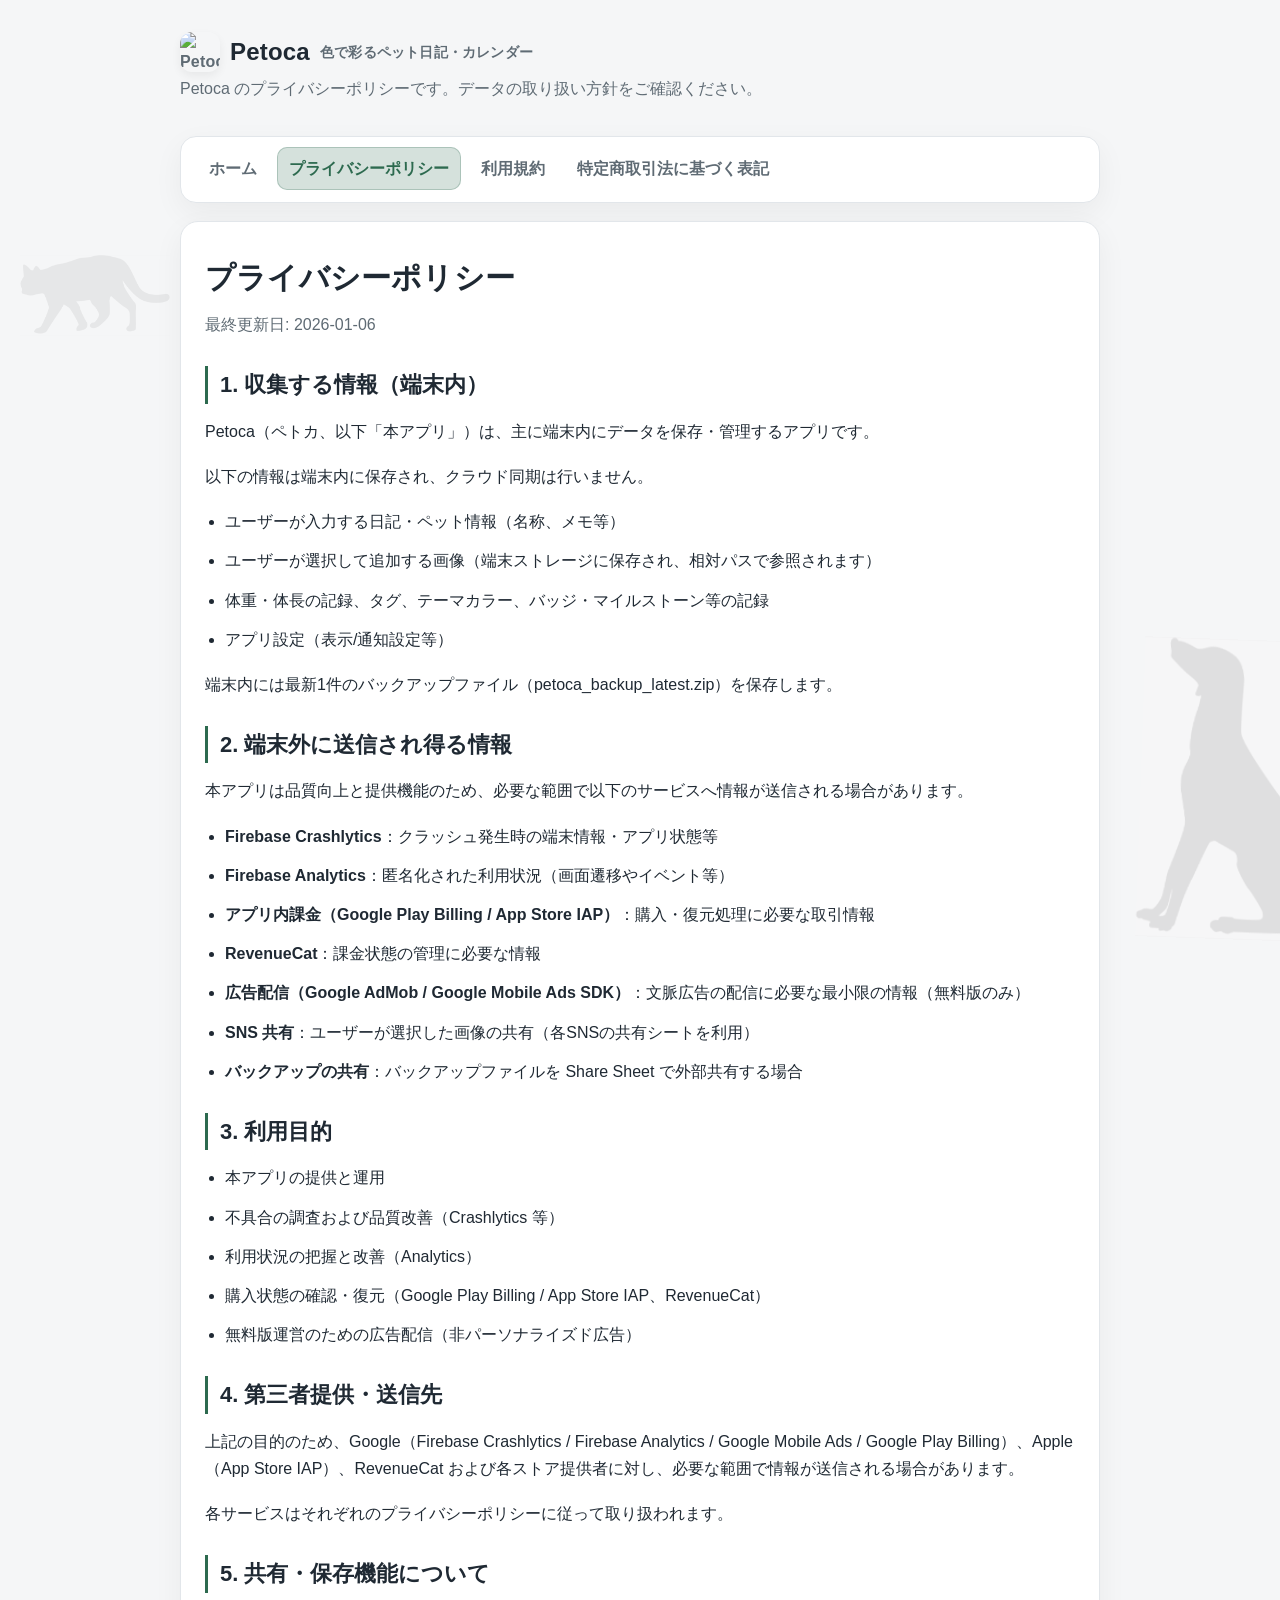
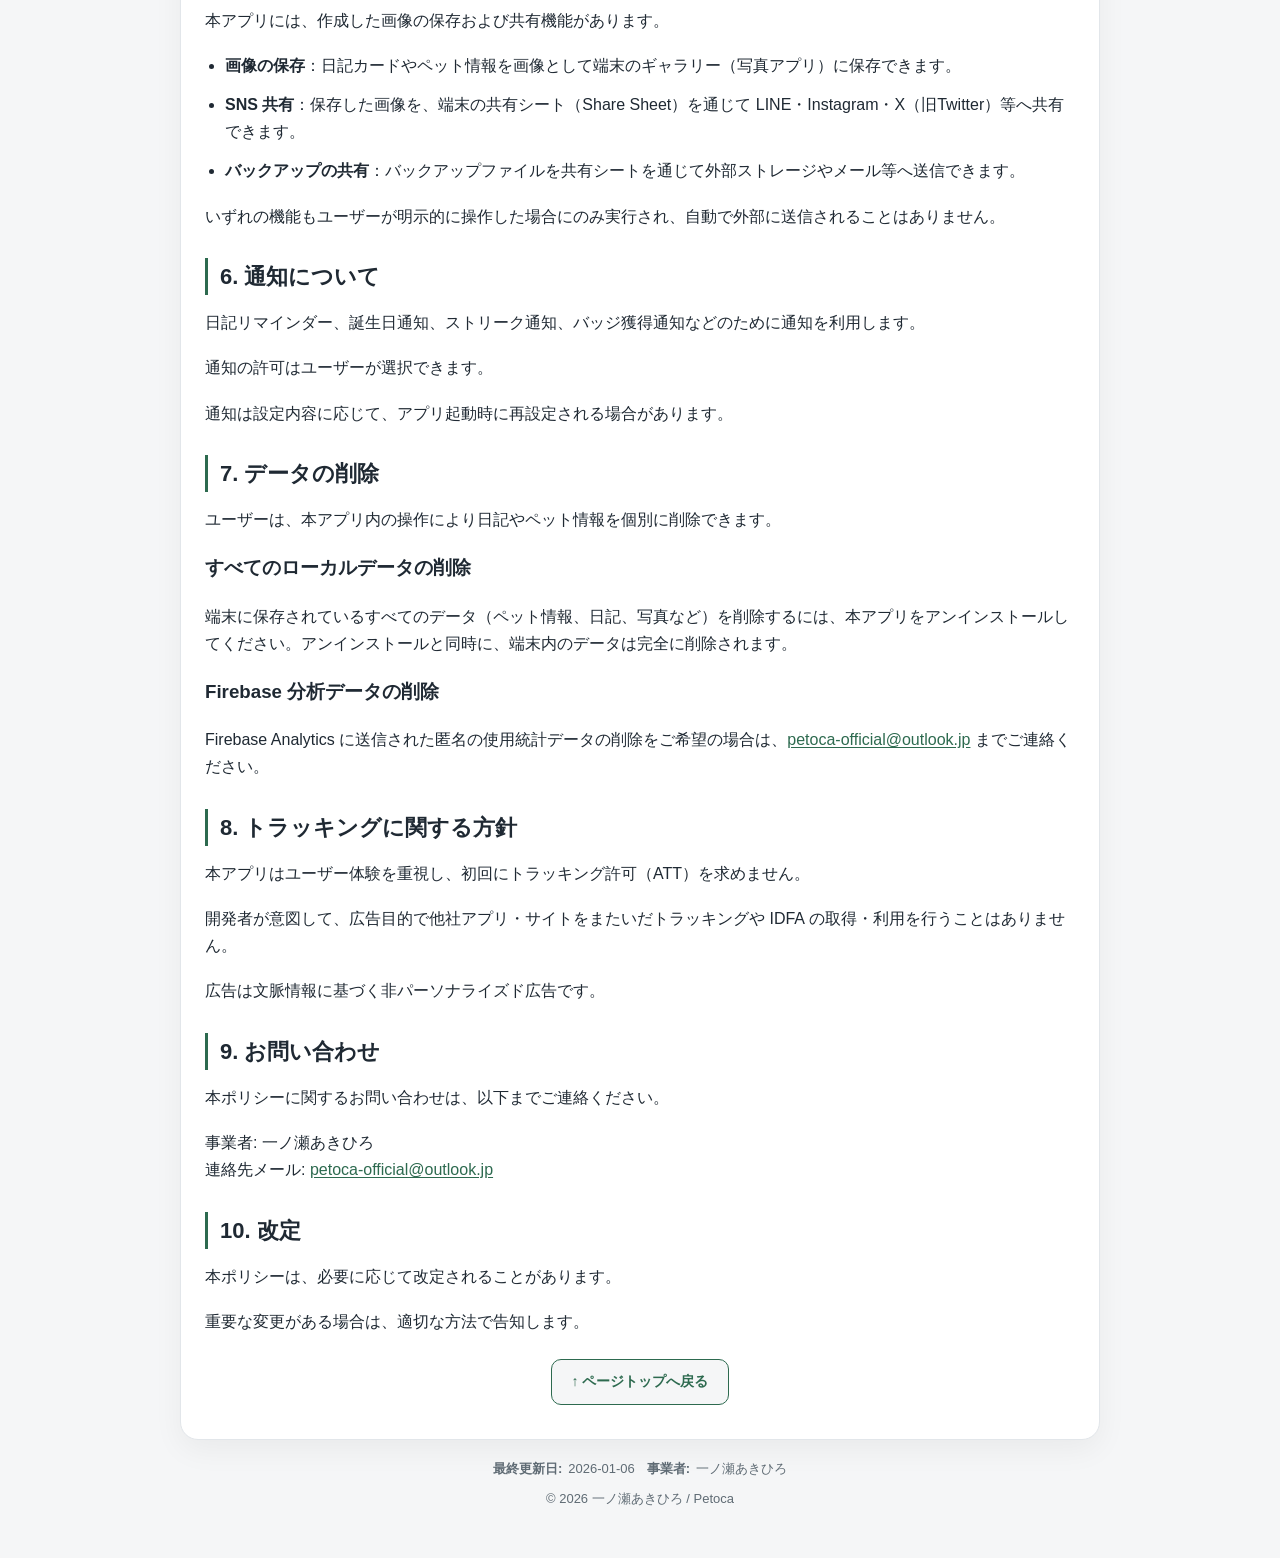
==== commit 83b89067: "docs: enhance visual design for readability and navigation - Add accent left border to h2 headings f" ====
--- a/docs/privacy.html
+++ b/docs/privacy.html
@@ -132,7 +132,7 @@
                 <p>重要な変更がある場合は、適切な方法で告知します。</p>
             </section>
 
-            <a class="back-to-top" href="#top">ページトップへ戻る</a>
+            <a class="back-to-top" href="#top">&#8593; ページトップへ戻る</a>
         </main>
 
         <footer>
@@ -140,6 +140,7 @@
                 <span><strong>最終更新日:</strong> 2026-01-06</span>
                 <span><strong>事業者:</strong> 一ノ瀬あきひろ</span>
             </div>
+            <p>&copy; 2026 一ノ瀬あきひろ / Petoca</p>
         </footer>
     </div>
 </body>
--- a/docs/assets/style.css
+++ b/docs/assets/style.css
@@ -209,6 +209,8 @@
     margin: 28px 0 14px;
     font-size: clamp(18px, 3vw, 22px);
     color: var(--text);
+    border-left: 3px solid var(--accent);
+    padding-left: 12px;
 }
 
 main p {
@@ -241,6 +243,7 @@
 
 .info-card {
     border: 1px solid var(--border);
+    border-top: 3px solid var(--accent);
     border-radius: var(--radius);
     padding: 16px;
     background: linear-gradient(180deg, var(--card-gradient-start), var(--card-gradient-end));
@@ -250,6 +253,18 @@
     transition: transform 0.1s ease, box-shadow 0.2s ease;
 }
 
+.card-grid .info-card:nth-child(1) {
+    border-top-color: #2d6a4f;
+}
+
+.card-grid .info-card:nth-child(2) {
+    border-top-color: #2563eb;
+}
+
+.card-grid .info-card:nth-child(3) {
+    border-top-color: #d97706;
+}
+
 .info-card:hover {
     transform: translateY(-3px);
     box-shadow: 0 16px 38px rgba(0, 0, 0, 0.1);
@@ -270,6 +285,10 @@
     color: var(--muted);
     font-size: 13px;
     text-align: center;
+}
+
+footer p {
+    margin: 8px 0 0;
 }
 
 .meta {
@@ -292,21 +311,22 @@
     margin: 24px auto 0;
     padding: 10px 20px;
     background: var(--bg);
-    border: 1px solid var(--border);
+    border: 1px solid var(--accent);
     border-radius: 10px;
-    color: var(--muted);
+    color: var(--accent);
     font-size: 14px;
     font-weight: 600;
     text-decoration: none;
     text-align: center;
-    transition: background 0.2s ease, color 0.2s ease;
+    transition: background 0.2s ease, color 0.2s ease, border-color 0.2s ease;
     cursor: pointer;
     width: fit-content;
 }
 
 .back-to-top:hover {
-    background: var(--hover-bg);
-    color: var(--text);
+    background: var(--hover-bg-strong);
+    color: var(--accent);
+    border-color: var(--accent);
 }
 
 .skip-link {
@@ -341,18 +361,27 @@
         padding: 22px 16px 36px;
     }
 
+    nav {
+        padding: 8px 10px;
+    }
+
     nav ul {
         flex-wrap: wrap;
         white-space: normal;
-        gap: 6px;
+        gap: 4px;
     }
 
     nav a {
-        padding: 8px 10px;
+        padding: 7px 10px;
+        font-size: 13px;
     }
 
     main {
         padding: 24px 18px 26px;
     }
-}
-
+
+    main h2 {
+        font-size: 17px;
+    }
+}
+
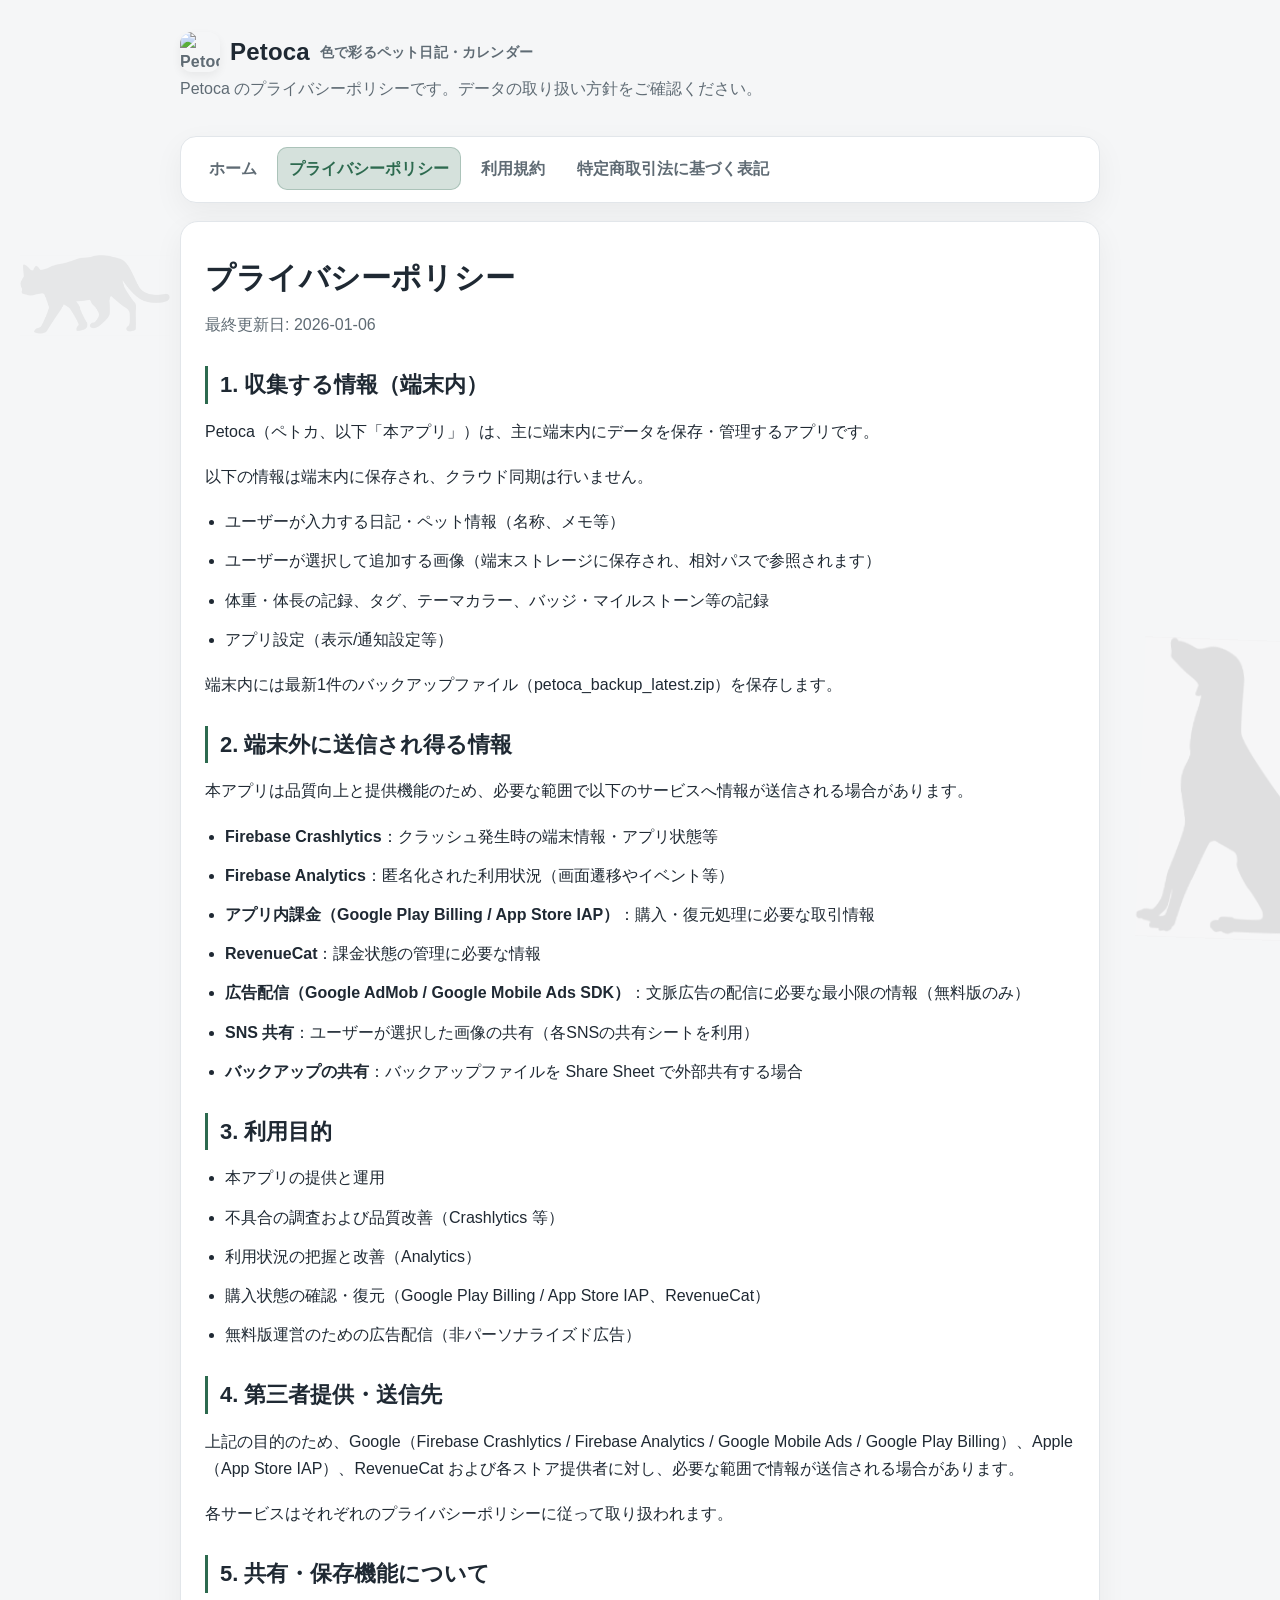
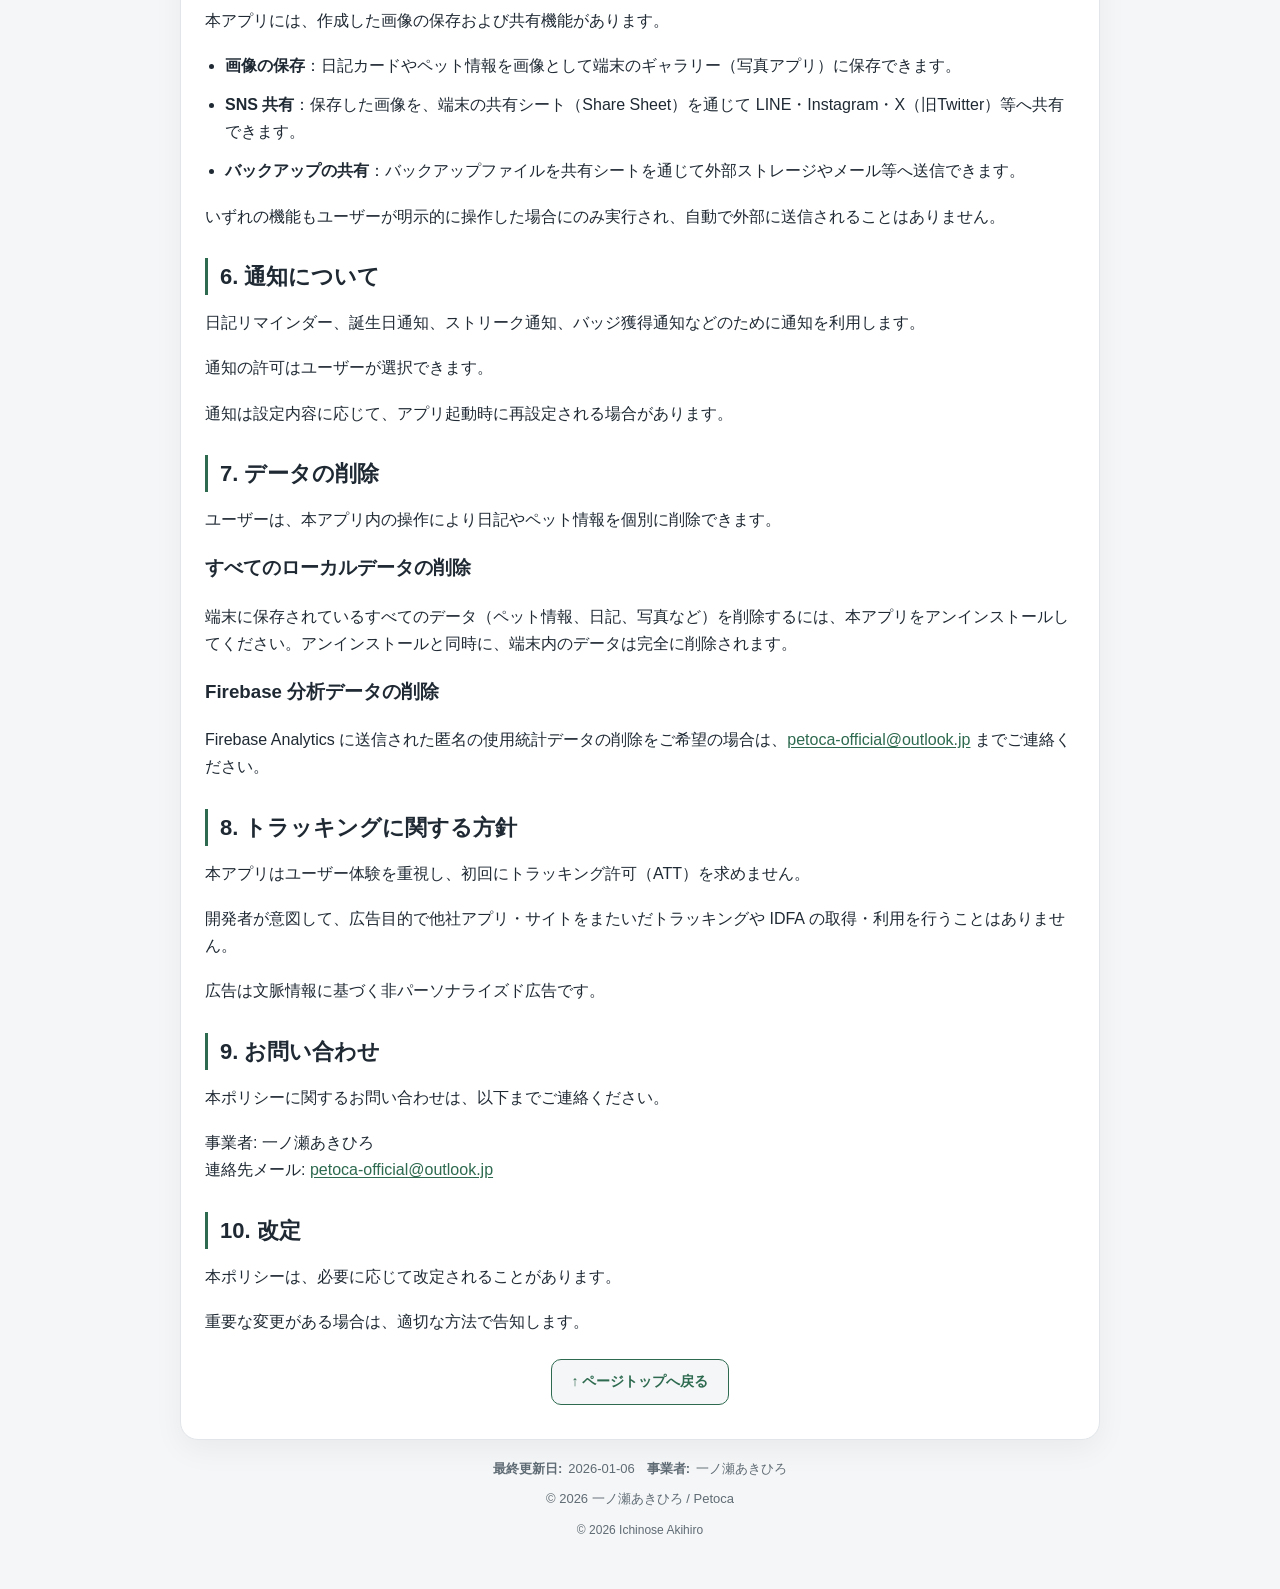
==== commit 7a8f492d: "docs: update copyright to match App Store" ====
--- a/docs/privacy.html
+++ b/docs/privacy.html
@@ -141,6 +141,7 @@
                 <span><strong>事業者:</strong> 一ノ瀬あきひろ</span>
             </div>
             <p>&copy; 2026 一ノ瀬あきひろ / Petoca</p>
+                    <div class="copyright">© 2026 Ichinose Akihiro</div>
         </footer>
     </div>
 </body>
--- a/docs/assets/style.css
+++ b/docs/assets/style.css
@@ -280,6 +280,14 @@
     color: var(--muted);
 }
 
+
+.copyright {
+    margin-top: 10px;
+    font-size: 12px;
+    color: var(--muted);
+    text-align: center;
+}
+
 footer {
     margin-top: 18px;
     color: var(--muted);
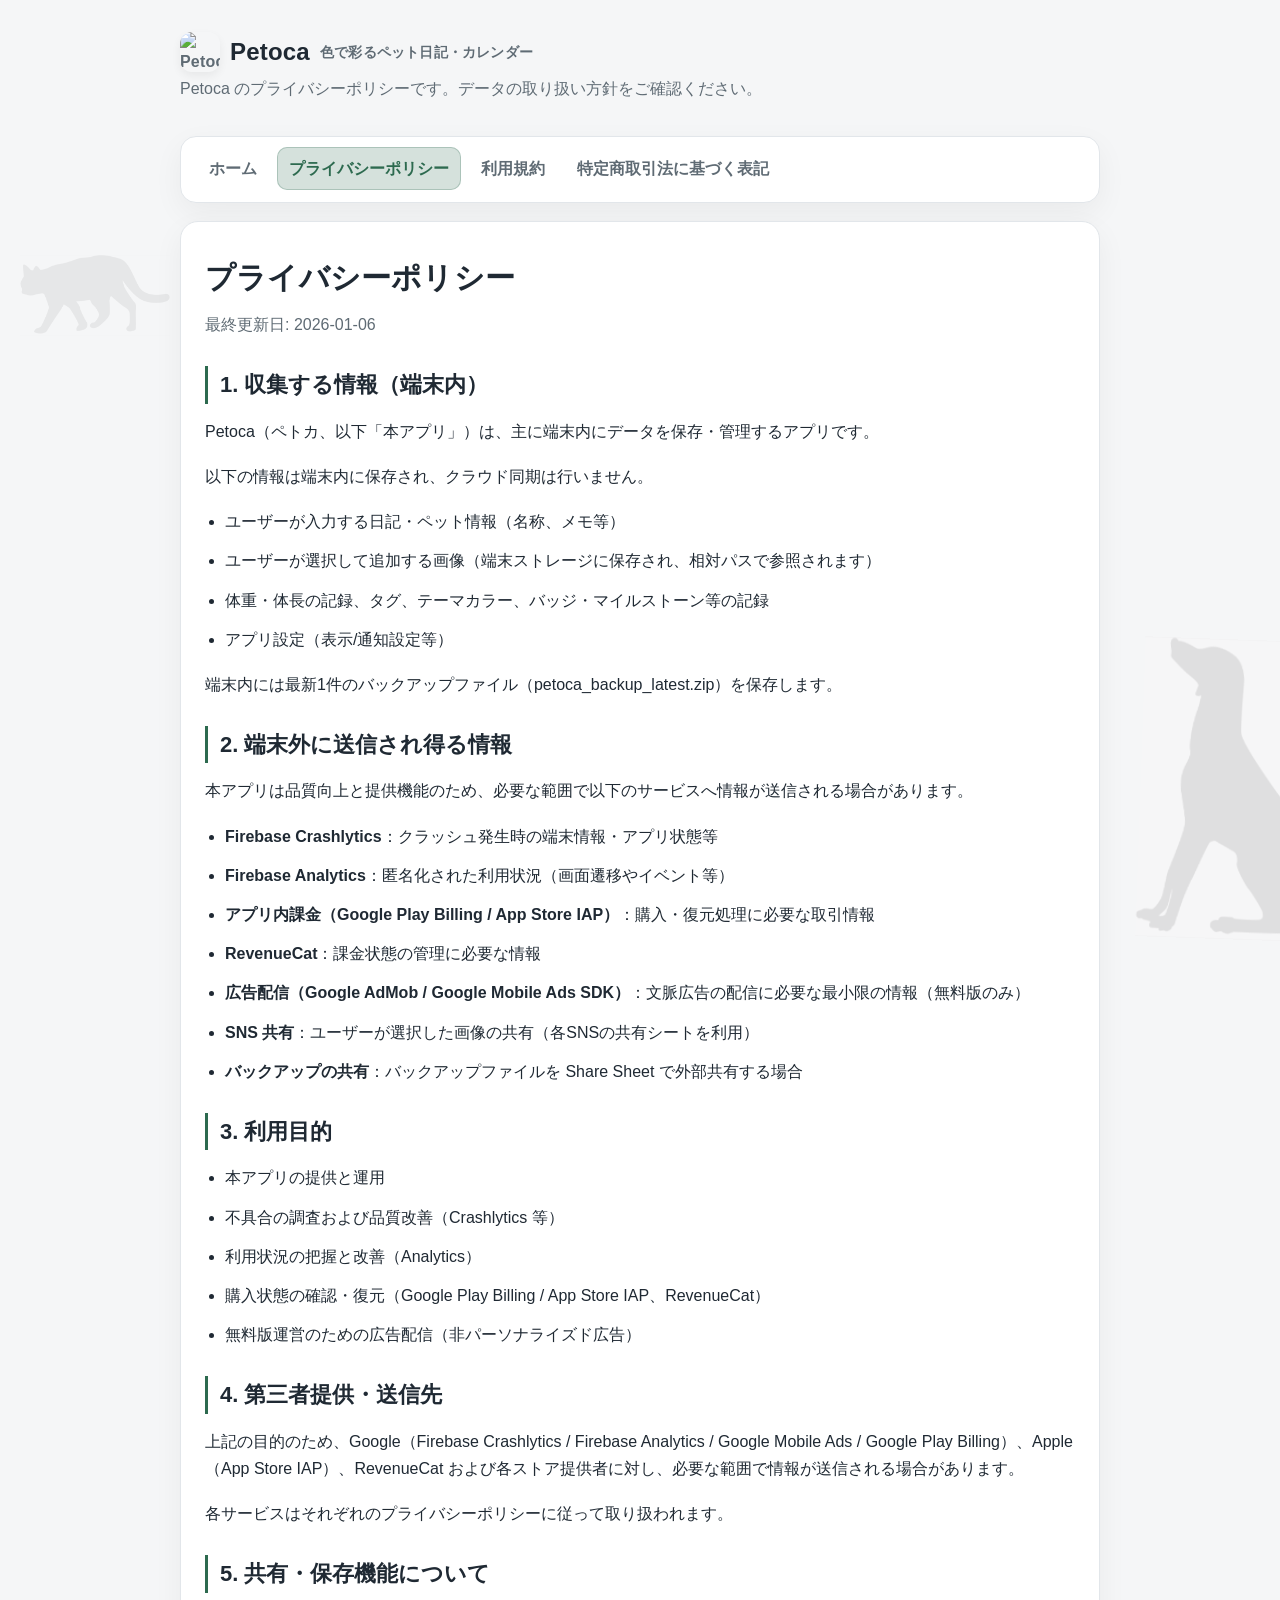
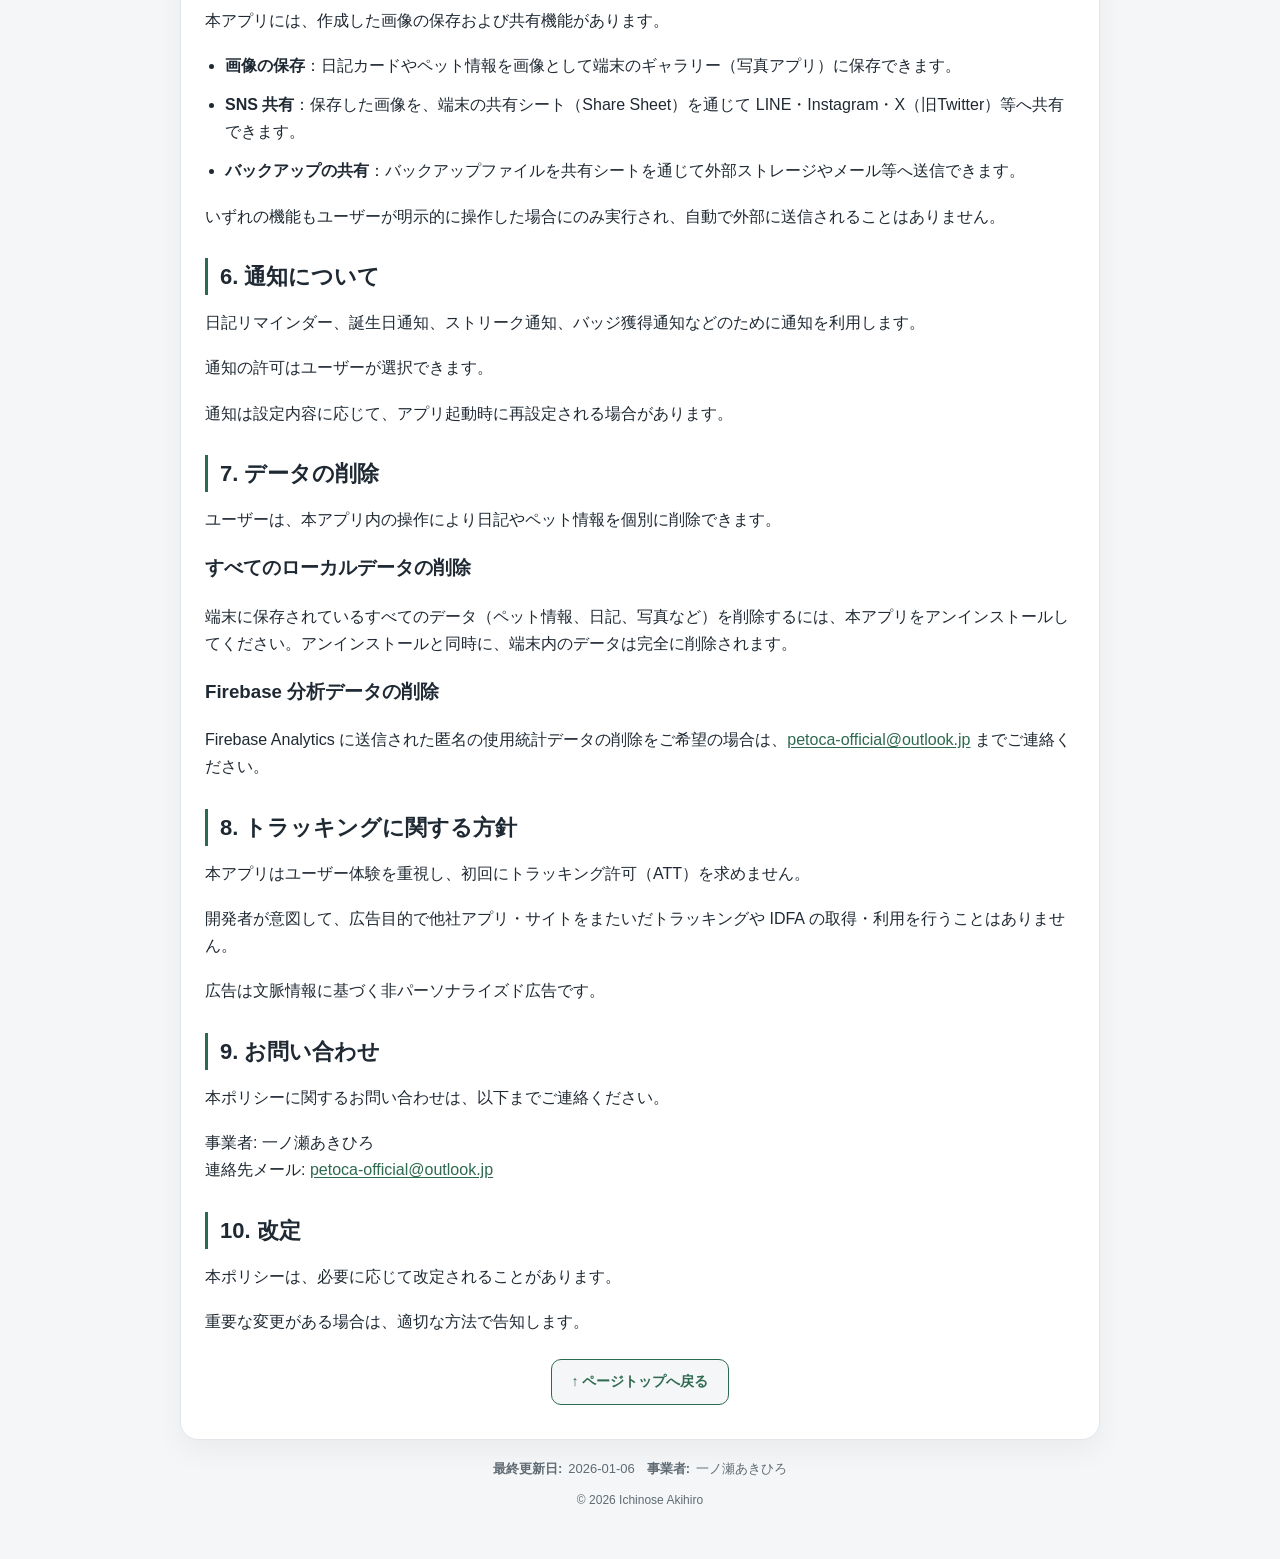
==== commit 1941541b: "docs: remove duplicate copyright line" ====
--- a/docs/privacy.html
+++ b/docs/privacy.html
@@ -140,7 +140,6 @@
                 <span><strong>最終更新日:</strong> 2026-01-06</span>
                 <span><strong>事業者:</strong> 一ノ瀬あきひろ</span>
             </div>
-            <p>&copy; 2026 一ノ瀬あきひろ / Petoca</p>
                     <div class="copyright">© 2026 Ichinose Akihiro</div>
         </footer>
     </div>
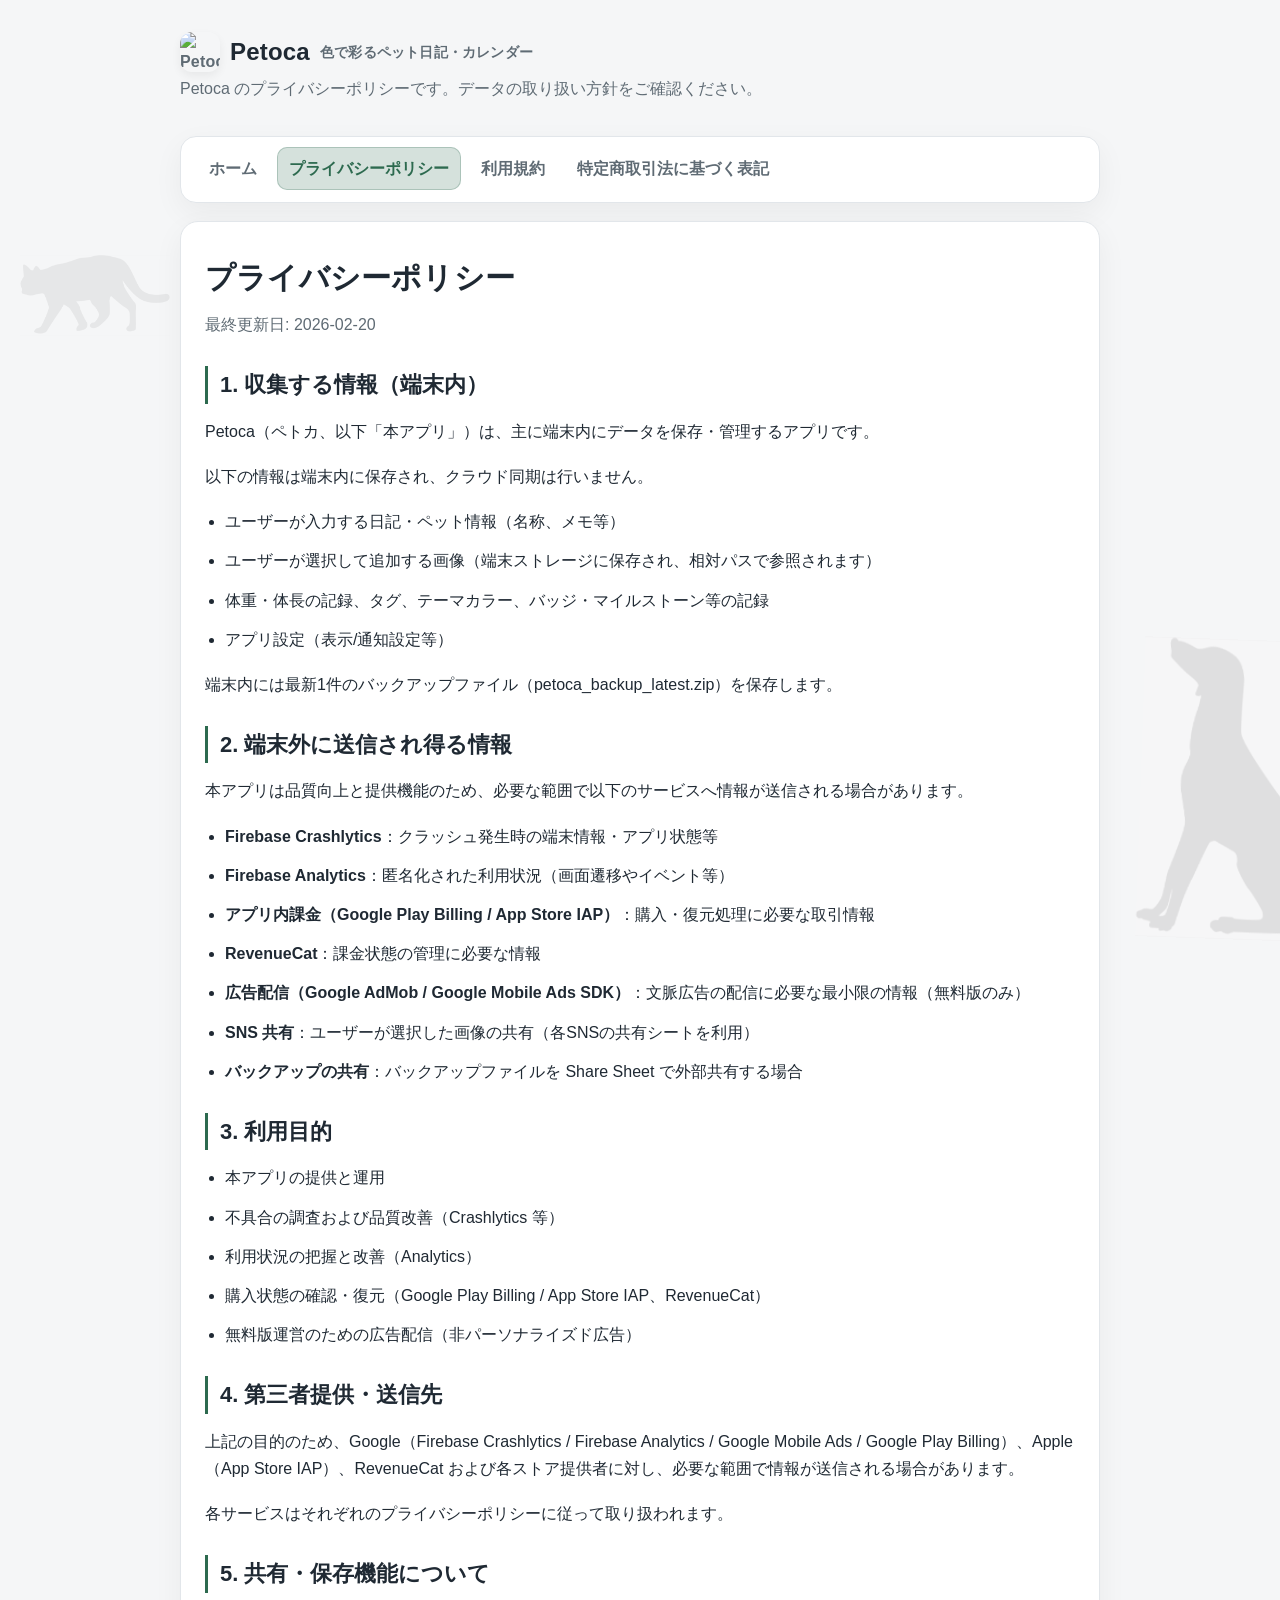
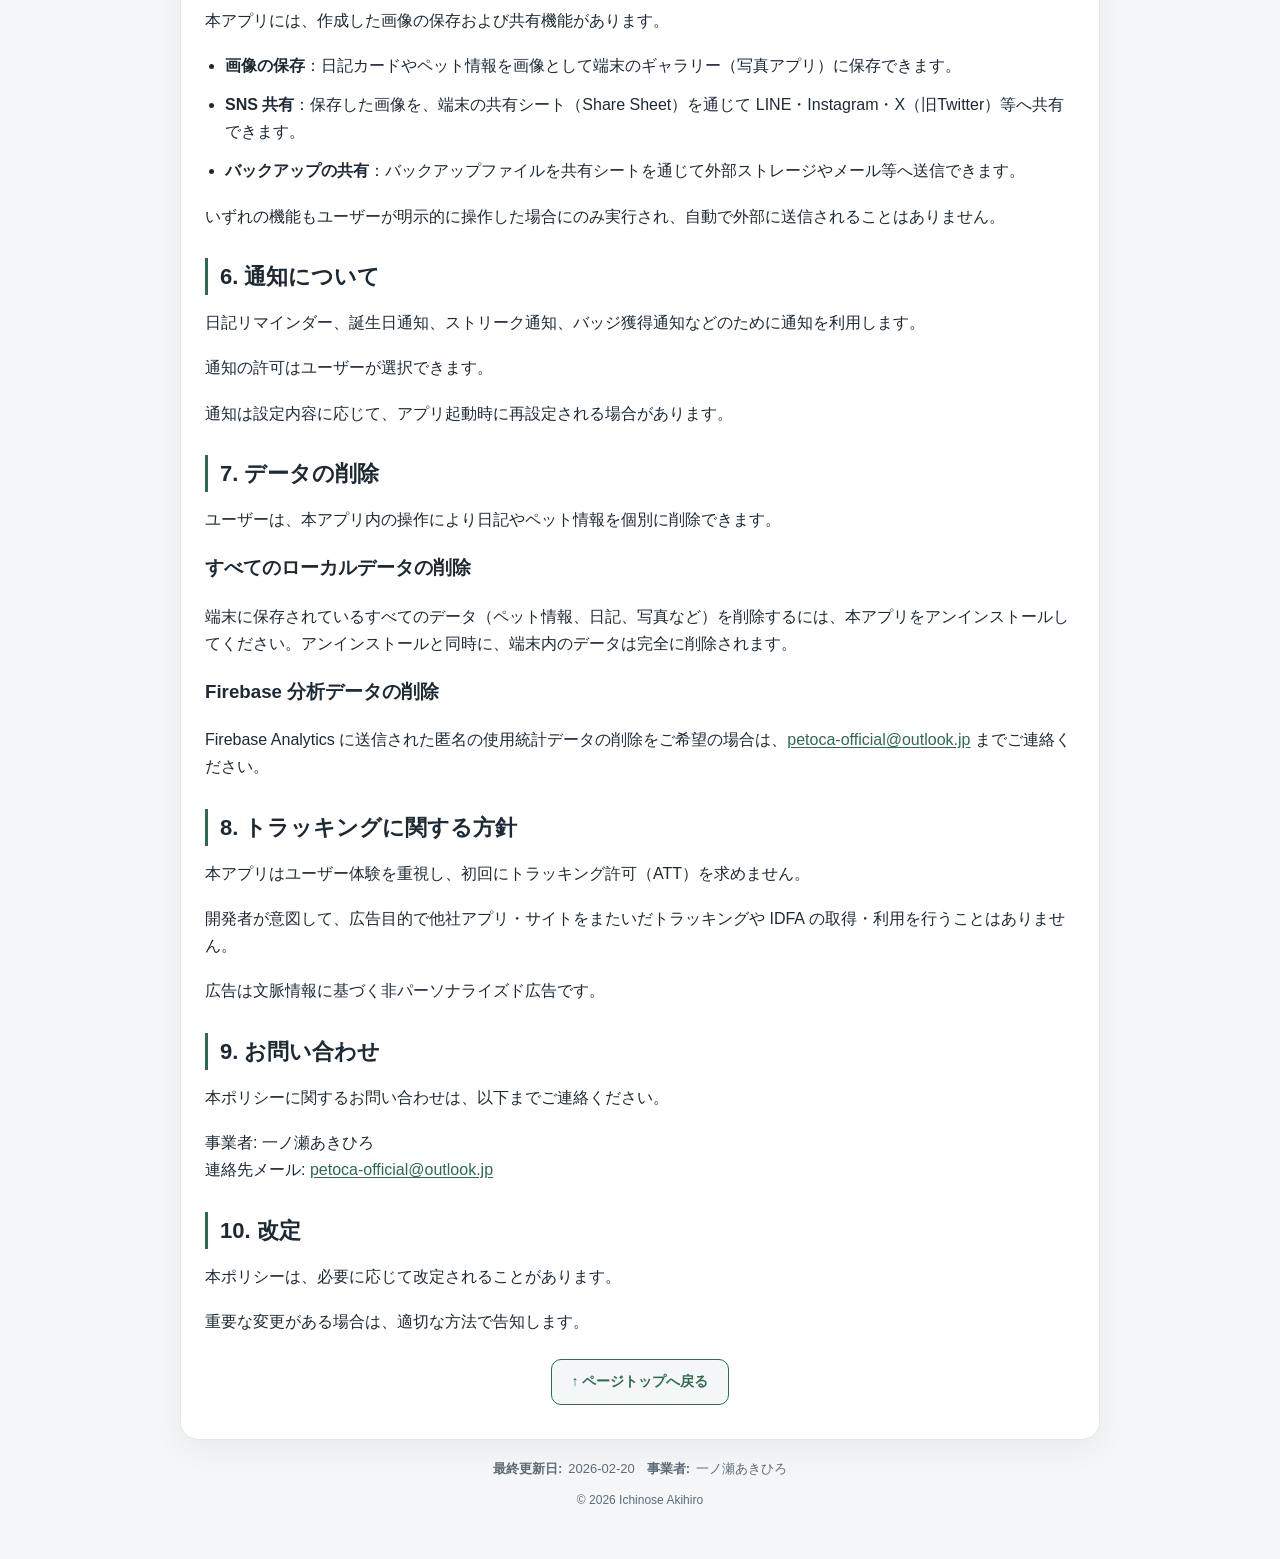
==== commit f059a9d3: "docs: update last updated date" ====
--- a/docs/privacy.html
+++ b/docs/privacy.html
@@ -37,7 +37,7 @@
 
         <main id="main-content">
             <h1>プライバシーポリシー</h1>
-            <p class="lead">最終更新日: 2026-01-06</p>
+            <p class="lead">最終更新日: 2026-02-20</p>
 
             <section>
                 <h2>1. 収集する情報（端末内）</h2>
@@ -137,7 +137,7 @@
 
         <footer>
             <div class="meta">
-                <span><strong>最終更新日:</strong> 2026-01-06</span>
+                <span><strong>最終更新日:</strong> 2026-02-20</span>
                 <span><strong>事業者:</strong> 一ノ瀬あきひろ</span>
             </div>
                     <div class="copyright">© 2026 Ichinose Akihiro</div>
